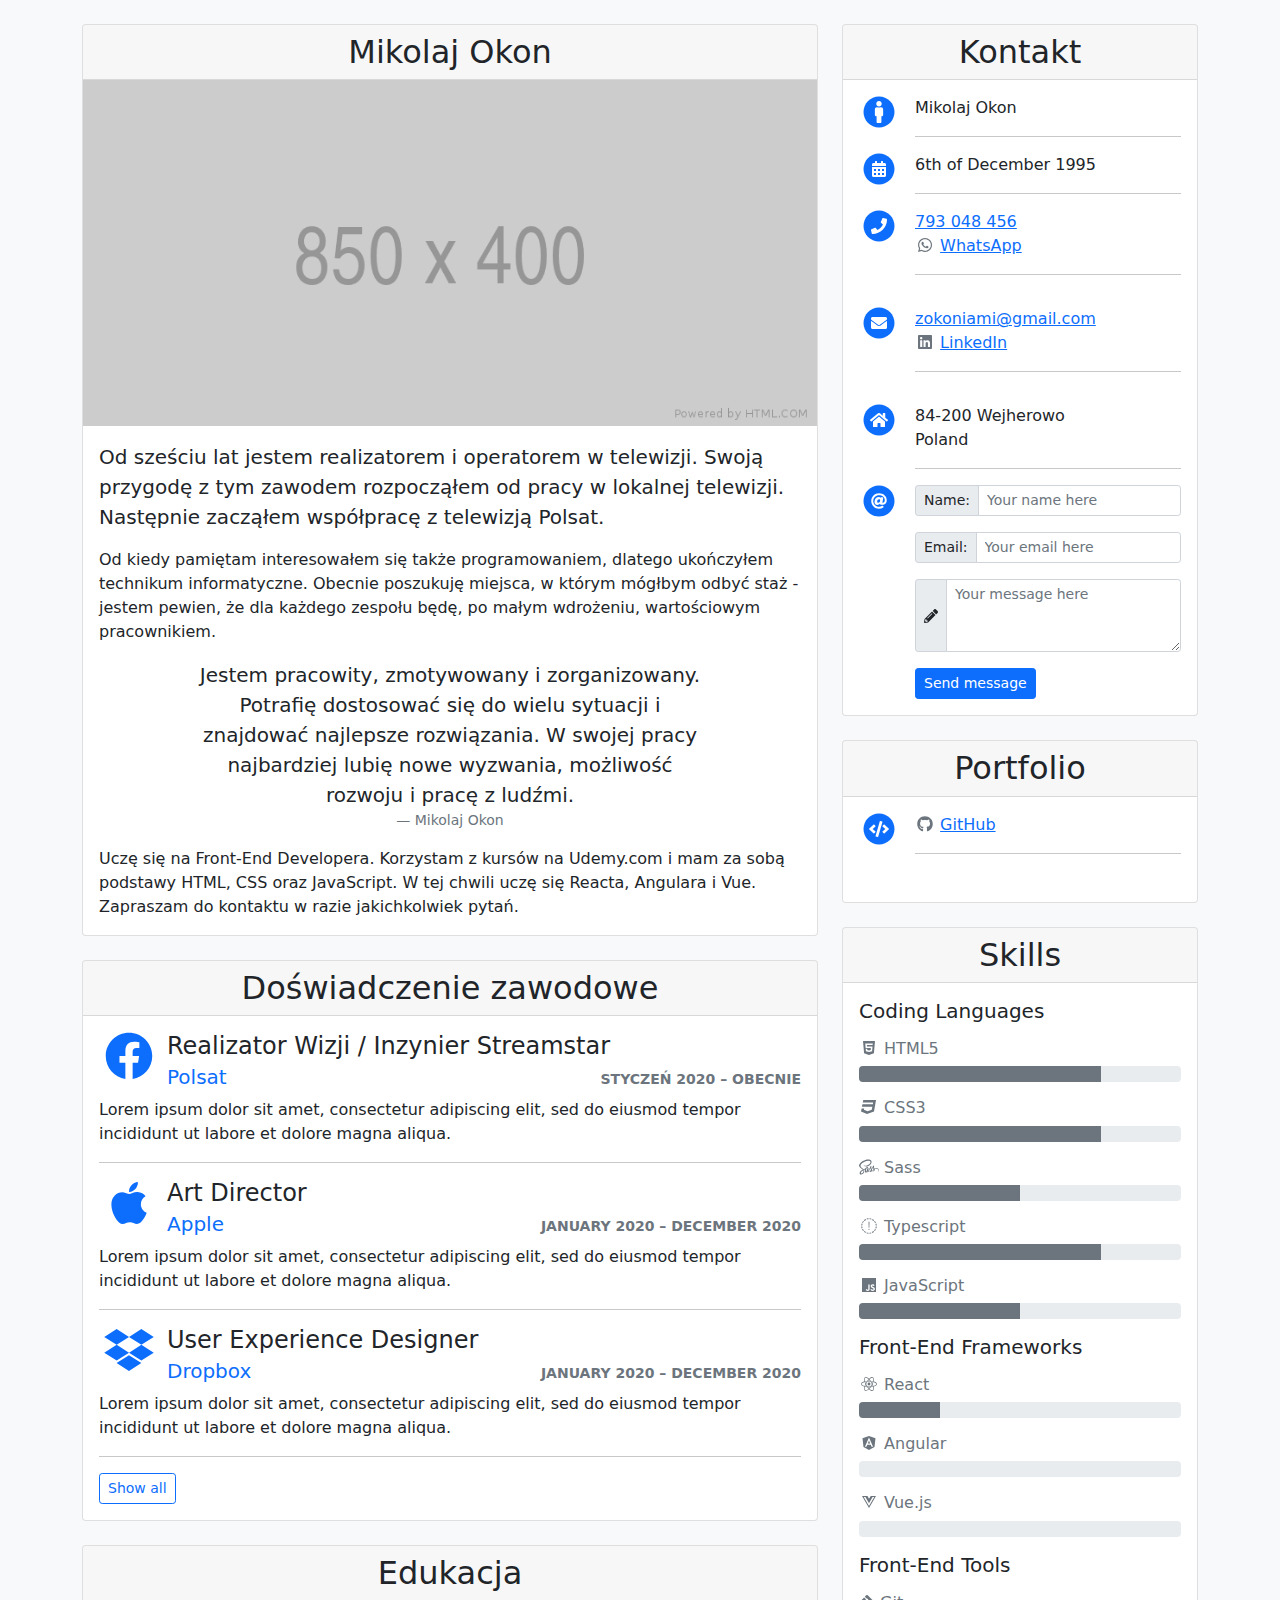
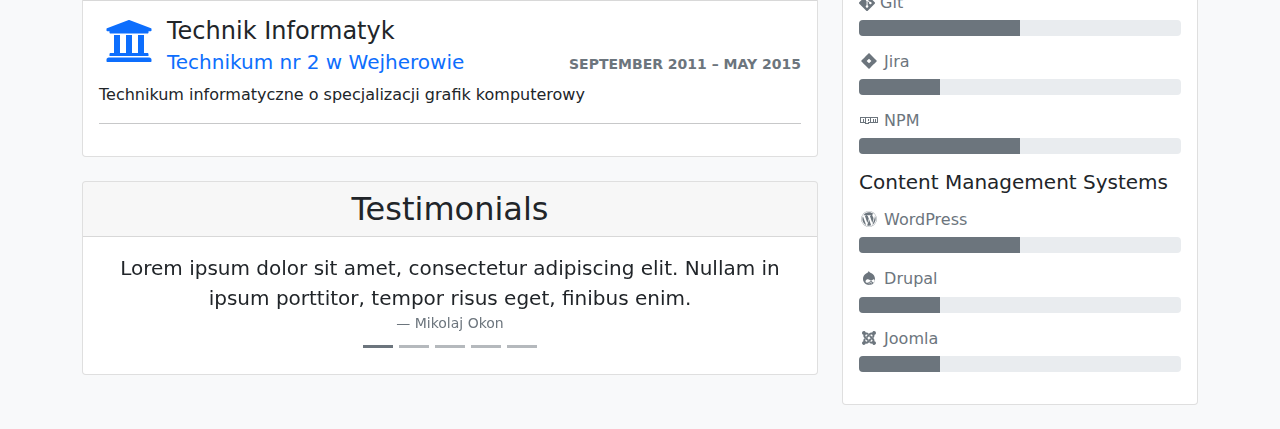
==== Finished project/index.html @ 7bfcea43 "some changes in portfolio page, almost done" ====
<!DOCTYPE html>
<html>
	<head>
		<meta charset="utf-8">
		<meta name="viewport" content="width=device-width, initial-scale=1">
		<title>Resume and CV - Mikolaj Okon</title>
		<link rel="stylesheet" href="css/bootstrap.min.css">
		<script defer src="js/fontawesome-all.min.js"></script>
	</head>
	<body class="bg-light">
		<div class="container mt-4">
			<div class="row">
				<div class="col-12 col-lg-8">
					<div class="card mb-4">
						<h2 class="card-header text-center">Mikolaj Okon</h2>
						<img src="img/850x400.png" alt="Portrait of Mikolaj Okon" class="w-100">
						<div class="card-body">
							<p class="card-text lead">Od sześciu lat jestem realizatorem i operatorem w telewizji. Swoją przygodę z tym zawodem rozpocząłem od pracy w lokalnej telewizji. Następnie zacząłem współpracę z telewizją Polsat. 

								
								
								
								
								</p>
							<p class="card-text">Od kiedy pamiętam interesowałem się także programowaniem, dlatego ukończyłem technikum informatyczne. Obecnie poszukuję miejsca, w którym mógłbym odbyć staż - jestem pewien, że dla każdego zespołu będę, po małym wdrożeniu, wartościowym pracownikiem.</p>
							<figure class="w-75 mx-auto text-center">
								<blockquote class="blockquote">
									<p>Jestem pracowity, zmotywowany i zorganizowany. Potrafię dostosować się do wielu sytuacji i znajdować najlepsze rozwiązania. W swojej pracy najbardziej lubię nowe wyzwania, możliwość rozwoju i pracę z ludźmi.</p>
								</blockquote>
								<figcaption class="blockquote-footer">Mikolaj Okon</figcaption>
							</figure>
							<p class="card-text">Uczę się na Front-End Developera. Korzystam z kursów na Udemy.com i mam za sobą podstawy HTML, CSS oraz JavaScript. W tej chwili uczę się Reacta, Angulara i Vue. 
								
								Zapraszam do kontaktu w razie jakichkolwiek pytań.</p>
						</div>
					</div>
					<div class="card mb-4">
						<h2 class="card-header text-center">Doświadczenie zawodowe</h2>
						<div class="card-body">
							<div class="d-flex align-items-start mb-2">
								<i class="fab fa-facebook fa-fw fa-3x text-primary me-2"></i>
								<div class="flex-grow-1">
									<h3 class="h4 mb-1">Realizator Wizji / Inzynier Streamstar</h3>
									<div class="d-sm-flex justify-content-sm-between align-items-sm-baseline">
										<h5 class="mb-0"><a href="#0" class="text-decoration-none">Polsat</a></h5>
										<small class="text-uppercase fw-bold text-muted"><time datetime="2021-01">Styczeń 2020</time> &ndash; <time datetime="2022-12">obecnie</time></small>
									</div>
								</div>
							</div>
							<p class="card-text">Lorem ipsum dolor sit amet, consectetur adipiscing elit, sed do eiusmod tempor incididunt ut labore et dolore magna aliqua.</p>
							<hr>
							<div class="d-flex align-items-start mb-2">
								<i class="fab fa-apple fa-fw fa-3x text-primary me-2"></i>
								<div class="flex-grow-1">
									<h3 class="h4 mb-1">Art Director</h3>
									<div class="d-sm-flex justify-content-sm-between align-items-sm-baseline">
										<h5 class="mb-0"><a href="#0" class="text-decoration-none">Apple</a></h5>
										<small class="text-uppercase fw-bold text-muted"><time datetime="2020-01">January 2020</time> &ndash; <time datetime="2020-12">December 2020</time></small>
									</div>
								</div>
							</div>
							<p class="card-text">Lorem ipsum dolor sit amet, consectetur adipiscing elit, sed do eiusmod tempor incididunt ut labore et dolore magna aliqua.</p>
							<hr>
							<div class="d-flex align-items-start mb-2">
								<i class="fab fa-dropbox fa-fw fa-3x text-primary me-2"></i>
								<div class="flex-grow-1">
									<h3 class="h4 mb-1">User Experience Designer</h3>
									<div class="d-sm-flex justify-content-sm-between align-items-sm-baseline">
										<h5 class="mb-0"><a href="#0" class="text-decoration-none">Dropbox</a></h5>
										<small class="text-uppercase fw-bold text-muted"><time datetime="2020-01">January 2020</time> &ndash; <time datetime="2020-12">December 2020</time></small>
									</div>
								</div>
							</div>
							<p class="card-text">Lorem ipsum dolor sit amet, consectetur adipiscing elit, sed do eiusmod tempor incididunt ut labore et dolore magna aliqua.</p>
							<hr>
							<div class="collapse" id="collapse-work">
								<div class="d-flex align-items-start mb-2">
									<i class="fab fa-medium fa-fw fa-3x text-primary me-2"></i>
									<div class="flex-grow-1">
										<h3 class="h4 mb-1">Copywriter</h3>
										<div class="d-sm-flex justify-content-sm-between align-items-sm-baseline">
											<h5 class="mb-0"><a href="#0" class="text-decoration-none">Medium</a></h5>
											<small class="text-uppercase fw-bold text-muted"><time datetime="2020-01">January 2020</time> &ndash; <time datetime="2020-12">December 2020</time></small>
										</div>
									</div>
								</div>
								<p class="card-text">Lorem ipsum dolor sit amet, consectetur adipiscing elit, sed do eiusmod tempor incididunt ut labore et dolore magna aliqua.</p>
								<hr>
								<div class="d-flex align-items-start mb-2">
									<i class="fab fa-google fa-fw fa-3x text-primary me-2"></i>
									<div class="flex-grow-1">
										<h3 class="h4 mb-1">Search Engine Consultant</h3>
										<div class="d-sm-flex justify-content-sm-between align-items-sm-baseline">
											<h5 class="mb-0"><a href="#0" class="text-decoration-none">Google</a></h5>
											<small class="text-uppercase fw-bold text-muted"><time datetime="2020-01">January 2020</time> &ndash; <time datetime="2020-12">December 2020</time></small>
										</div>
									</div>
								</div>
								<p class="card-text">Lorem ipsum dolor sit amet, consectetur adipiscing elit, sed do eiusmod tempor incididunt ut labore et dolore magna aliqua.</p>
								<hr>
								<div class="d-flex align-items-start mb-2">
									<i class="fab fa-uber fa-fw fa-3x text-primary me-2"></i>
									<div class="flex-grow-1">
										<h3 class="h4 mb-1">AI Engineer</h3>
										<div class="d-sm-flex justify-content-sm-between align-items-sm-baseline">
											<h5 class="mb-0"><a href="#0" class="text-decoration-none">Uber</a></h5>
											<small class="text-uppercase fw-bold text-muted"><time datetime="2020-01">January 2020</time> &ndash; <time datetime="2020-12">December 2020</time></small>
										</div>
									</div>
								</div>
								<p class="card-text">Lorem ipsum dolor sit amet, consectetur adipiscing elit, sed do eiusmod tempor incididunt ut labore et dolore magna aliqua.</p>
								<hr>
							</div>
							<button type="button" class="btn btn-sm btn-outline-primary" data-bs-toggle="collapse" data-bs-target="#collapse-work" aria-expanded="false" aria-controls="collapse-work">Show all</button>
						</div>
					</div>
					<div class="card mb-4">
						<h2 class="card-header text-center">Edukacja</h2>
						<div class="card-body">
							<div class="d-flex align-items-start mb-2">
								<i class="fas fa-university fa-3x fa-fw text-primary me-2"></i>
								<div class="flex-grow-1">
									<h3 class="h4 mb-1">Technik Informatyk</h3>
									<div class="d-sm-flex justify-content-sm-between align-items-sm-baseline">
										<h5 class="mb-0"><a href="#0" class="text-decoration-none">Technikum nr 2 w Wejherowie</a></h5> <small class="text-uppercase fw-bold text-muted"><time datetime="2020-01">September 2011</time> &ndash; <time datetime="2020-12">May 2015</time></small>
									</div>
								</div>
							</div>
							<p class="card-text">Technikum informatyczne o specjalizacji grafik komputerowy</p>
							<hr>
							<!-- <div class="d-flex align-items-start mb-2">
								<i class="fas fa-university fa-3x fa-fw text-primary me-2"></i>
								<div class="flex-grow-1">
									<h3 class="h4 mb-1">Master in Interaction Design</h3>
									<div class="d-sm-flex justify-content-sm-between align-items-sm-baseline">
										<h5 class="mb-0"><a href="#0" class="text-decoration-none">Harvard University</a></h5>
										<small class="text-uppercase fw-bold text-muted"><time datetime="2020-01">January 2020</time> &ndash; <time datetime="2020-12">December 2020</time></small>
									</div>
								</div>
							</div>
							<p class="card-text">Lorem ipsum dolor sit amet, consectetur adipiscing elit, sed do eiusmod tempor incididunt ut labore et dolore magna aliqua.</p>
							<hr>
							<div class="d-flex align-items-start mb-2">
								<i class="fas fa-university fa-3x fa-fw text-primary me-2"></i>
								<div class="flex-grow-1">
									<h3 class="h4 mb-1">Bachelor in Digital Culture</h3>
									<div class="d-sm-flex justify-content-sm-between align-items-sm-baseline">
										<h5 class="mb-0"><a href="#0" class="text-decoration-none">Berkeley University</a></h5>
										<small class="text-uppercase fw-bold text-muted"><time datetime="2020-01">January 2020</time> &ndash; <time datetime="2020-12">December 2020</time></small>
									</div>
								</div>
							</div>
							<p class="card-text">Lorem ipsum dolor sit amet, consectetur adipiscing elit, sed do eiusmod tempor incididunt ut labore et dolore magna aliqua.</p>
							<hr>
							<div class="collapse" id="collapse-education">
								<div class="d-flex align-items-start mb-2">
									<i class="fas fa-graduation-cap fa-3x fa-fw text-primary me-2"></i>
									<div class="flex-grow-1">
										<h3 class="h4 mb-1">Information Technology</h3>
										<div class="d-sm-flex justify-content-sm-between align-items-sm-baseline">
											<h5 class="mb-0"><a href="#0" class="text-decoration-none">New York College</a></h5>
											<small class="text-uppercase fw-bold text-muted"><time datetime="2020-01">January 2020</time> &ndash; <time datetime="2020-12">December 2020</time></small>
										</div>
									</div>
								</div>
								<p class="card-text">Lorem ipsum dolor sit amet, consectetur adipiscing elit, sed do eiusmod tempor incididunt ut labore et dolore magna aliqua.</p>
								<hr>
								<div class="d-flex align-items-start mb-2">
									<i class="fas fa-graduation-cap fa-3x fa-fw text-primary me-2"></i>
									<div class="flex-grow-1">
										<h3 class="h4 mb-1">Science and Technology</h3>
										<div class="d-sm-flex justify-content-sm-between align-items-sm-baseline">
											<h5 class="mb-0"><a href="#0" class="text-decoration-none">New York High School</a></h5>
											<small class="text-uppercase fw-bold text-muted"><time datetime="2020-01">January 2020</time> &ndash; <time datetime="2020-12">December 2020</time></small>
										</div>
									</div>
								</div>
								<p class="card-text">Lorem ipsum dolor sit amet, consectetur adipiscing elit, sed do eiusmod tempor incididunt ut labore et dolore magna aliqua.</p>
								<hr>
							</div>
							<button type="button" class="btn btn-sm btn-outline-primary" data-bs-toggle="collapse" data-bs-target="#collapse-education" aria-expanded="false" aria-controls="collapse-education">Show all</button> -->
						</div>
					</div>
					<div class="card mb-4">
						<h2 class="card-header text-center">Testimonials</h2>
						<div class="card-body">
							<div id="carousel" class="carousel slide" data-bs-ride="false">
								<div class="carousel-indicators mb-0">
									<button type="button" data-bs-target="#carousel" data-bs-slide-to="0" aria-label="Slide 1"  class="active bg-secondary"></button>
									<button type="button" data-bs-target="#carousel" data-bs-slide-to="1" aria-label="Slide 2" class="bg-secondary"></button>
									<button type="button" data-bs-target="#carousel" data-bs-slide-to="2" aria-label="Slide 3" class="bg-secondary"></button>
									<button type="button" data-bs-target="#carousel" data-bs-slide-to="3" aria-label="Slide 4" class="bg-secondary"></button>
									<button type="button" data-bs-target="#carousel" data-bs-slide-to="4" aria-label="Slide 5" class="bg-secondary"></button>
								</div>
								<div class="carousel-inner">
									<div class="carousel-item active">
										<figure class="text-center mb-4">
											<blockquote class="blockquote">
												<p>Lorem ipsum dolor sit amet, consectetur adipiscing elit. Nullam in ipsum porttitor, tempor risus eget, finibus enim.</p>
											</blockquote>
											<figcaption class="blockquote-footer">Mikolaj Okon</figcaption>
										</figure>
									</div>
									<div class="carousel-item">
										<figure class="text-center mb-4">
											<blockquote class="blockquote">
												<p>Lorem ipsum dolor sit amet, consectetur adipiscing elit. Nullam in ipsum porttitor, tempor risus eget, finibus enim. Morbi porta ligula elit, at eleifend tellus tincidunt sit amet. Nunc ex ligula, rutrum vel lorem vel, auctor placerat mi.</p>
											</blockquote>
											<figcaption class="blockquote-footer">Mikolaj Okon</figcaption>
										</figure>
									</div>
									<div class="carousel-item">
										<figure class="text-center mb-4">
											<blockquote class="blockquote">
												<p>Lorem ipsum dolor sit amet, consectetur adipiscing elit. Nullam in ipsum porttitor, tempor risus eget, finibus enim. Morbi porta ligula elit, at eleifend tellus tincidunt sit amet. Nunc ex ligula, rutrum vel lorem vel, auctor placerat mi. Duis sed ante ultrices, viverra elit eu, ultricies sem. Donec quis porta sapien. Cras at lacus purus.</p>
											</blockquote>
											<figcaption class="blockquote-footer">Mikolaj Okon</figcaption>
										</figure>
									</div>
									<div class="carousel-item">
										<figure class="text-center mb-4">
											<blockquote class="blockquote">
												<p>Lorem ipsum dolor sit amet, consectetur adipiscing elit. Nullam in ipsum porttitor, tempor risus eget, finibus enim. Morbi porta ligula elit, at eleifend tellus tincidunt sit amet. Nunc ex ligula, rutrum vel lorem vel, auctor placerat mi.</p>
											</blockquote>
											<figcaption class="blockquote-footer">Mikolaj Okon</figcaption>
										</figure>
									</div>
									<div class="carousel-item">
										<figure class="text-center mb-4">
											<blockquote class="blockquote">
												<p>Lorem ipsum dolor sit amet, consectetur adipiscing elit. Nullam in ipsum porttitor, tempor risus eget, finibus enim.</p>
											</blockquote>
											<figcaption class="blockquote-footer">Mikolaj Okon</figcaption>
										</figure>
									</div>
								</div>
							</div>
						</div>
					</div>
				</div>
				<div class="col-12 col-lg-4">
					<div class="card mb-4">
						<h2 class="card-header text-center">Kontakt</h2>
						<div class="card-body">
							<div class="d-flex align-items-start">
								<div class="fa-layers fa-fw fa-2x me-3">
									<i class="fas fa-circle text-primary"></i>
									<i class="fas fa-male text-white" data-fa-transform="shrink-5"></i>
								</div>
								<div class="flex-grow-1">
									Mikolaj Okon
									<hr>
								</div>
							</div>
							<div class="d-flex align-items-start">
								<div class="fa-layers fa-fw fa-2x me-3">
									<i class="fas fa-circle text-primary"></i>
									<i class="fas fa-calendar-alt text-white" data-fa-transform="shrink-8"></i>
								</div>
								<div class="flex-grow-1">
									<time datetime="1990-01-01">6th of December 1995</time>
									<hr>
								</div>
							</div>
							<div class="d-flex align-items-start">
								<div class="fa-layers fa-fw fa-2x me-3">
									<i class="fas fa-circle text-primary"></i>
									<i class="fas fa-phone text-white" data-fa-transform="shrink-8"></i>
								</div>
								<ul class="flex-grow-1 list-unstyled">
									<li><a href="tel:+1234567890">793 048 456</a></li>
									<!-- <li><i class="fab fa-fw fa-skype text-muted"></i> <a href="#0">Skype_User</a></li> -->
									<li><i class="fab fa-fw fa-whatsapp text-muted"></i> <a href="https://wa.me/+48793048456">WhatsApp</a></li>
									<li><hr></li>
								</ul>
							</div>
							<div class="d-flex align-items-start">
								<div class="fa-layers fa-fw fa-2x me-3">
									<i class="fas fa-circle text-primary"></i>
									<i class="fas fa-envelope text-white" data-fa-transform="shrink-8"></i>
								</div>
								<ul class="flex-grow-1 list-unstyled">
									<li><a href="mailto:zokoniami@gmail.com">zokoniami@gmail.com</a></li>
									<li><i class="fab fa-fw fa-linkedin text-muted"></i> <a href="https://www.linkedin.com/in/mikolaj-okon/">LinkedIn</a></li>
									<li><hr></li>
								</ul>
							</div>
							<div class="d-flex align-items-start">
								<div class="fa-layers fa-fw fa-2x me-3">
									<i class="fas fa-circle text-primary"></i>
									<i class="fas fa-home text-white" data-fa-transform="shrink-8"></i>
								</div>
								<div class="flex-grow-1">
									<address class="mb-0">
										84-200 Wejherowo<br>
										Poland
									</address>
									<hr>
								</div>
							</div>
							<div class="d-flex align-items-start">
								<div class="fa-layers fa-fw fa-2x me-3">
									<i class="fas fa-circle text-primary"></i>
									<i class="fas fa-at text-white" data-fa-transform="shrink-8"></i>
								</div>
								<div class="flex-grow-1">
									<form>
										<div class="mb-3">
											<div class="input-group input-group-sm">
												<span class="input-group-text" id="name">Name:</span>
												<input type="text" class="form-control" name="name" placeholder="Your name here" aria-label="Your name" aria-describedby="name">
											</div>
										</div>
										<div class="mb-3">
											<div class="input-group input-group-sm">
												<span class="input-group-text" id="email">Email:</span>
												<input type="email" class="form-control" name="email" placeholder="Your email here" aria-label="Your email" aria-describedby="email">
											</div>
										</div>
										<div class="mb-3">
											<div class="input-group input-group-sm">
												<span class="input-group-text" id="message"><i class="fas fa-pencil-alt"></i></span>
												<textarea class="form-control" name="message" placeholder="Your message here" aria-label="Your message" aria-describedby="message" rows="3"></textarea>
											</div>
										</div>
										<button type="submit" class="btn btn-sm btn-primary">Send message</button>
									</form>
								</div>
							</div>
						</div>
					</div>
					<div class="card mb-4">
						<h2 class="card-header text-center">Portfolio</h2>
						<div class="card-body">
							<div class="d-flex align-items-start">
								<div class="fa-layers fa-fw fa-2x me-3">
									<i class="fas fa-circle text-primary"></i>
									<i class="fas fa-code text-white" data-fa-transform="shrink-8"></i>
								</div>
								<ul class="flex-grow-1 list-unstyled">
									<li><i class="fab fa-fw fa-github text-muted"></i> <a href="https://github.com/mikolajokon">GitHub</a></li>
									<!-- <li><i class="fab fa-fw fa-codepen text-muted"></i> <a href="#0">CodePen</a></li>
									<li><i class="fab fa-fw fa-stack-overflow text-muted"></i> <a href="#0">Stack Overflow</a></li> -->
									<li><hr></li>
								</ul>
							</div>
							<!-- <div class="d-flex align-items-start">
								<div class="fa-layers fa-fw fa-2x me-3">
									<i class="fas fa-circle text-primary"></i>
									<i class="fas fa-paint-brush text-white" data-fa-transform="shrink-8"></i>
								</div>
								<ul class="flex-grow-1 list-unstyled">
									<li><i class="fab fa-fw fa-behance text-muted"></i> <a href="#0">Behance</a></li>
									<li><i class="fab fa-fw fa-dribbble text-muted"></i> <a href="#0">Dribbble</a></li>
									<li><hr></li>
								</ul>
							</div> -->
							<!-- <div class="d-flex align-items-start">
								<div class="fa-layers fa-fw fa-2x me-3">
									<i class="fas fa-circle text-primary"></i>
									<i class="fas fa-images text-white" data-fa-transform="shrink-8"></i>
								</div>
								<ul class="flex-grow-1 list-unstyled">
									<li><i class="fab fa-fw fa-flickr text-muted"></i> <a href="#0">Flickr</a></li>
									<li><i class="fab fa-fw fa-instagram text-muted"></i> <a href="#0">Instagram</a></li>
									<li><hr></li>
								</ul>
							</div>
							<div class="d-flex align-items-start">
								<div class="fa-layers fa-fw fa-2x me-3">
									<i class="fas fa-circle text-primary"></i>
									<i class="fas fa-video text-white" data-fa-transform="shrink-8"></i>
								</div>
								<ul class="flex-grow-1 list-unstyled">
									<li><i class="fab fa-fw fa-youtube text-muted"></i> <a href="#0">YouTube</a></li>
									<li><i class="fab fa-fw fa-vimeo text-muted"></i> <a href="#0">Vimeo</a></li>
								</ul>
							</div> -->
						</div>
					</div>
					<div class="card mb-4">
						<h2 class="card-header text-center">Skills</h2>
						<div class="card-body">
							<div class="mb-3">
								<h3 class="h5 mb-3">Coding Languages</h3>
								<h4 class="h6 text-muted"><i class="fab fa-fw fa-html5"></i> HTML5</h4>
								<div class="progress mb-3">
									<div class="progress-bar bg-secondary w-75" role="progressbar" aria-valuenow="75" aria-valuemin="0" aria-valuemax="100"></div>
								</div>
								<h4 class="h6 text-muted"><i class="fab fa-fw fa-css3"></i> CSS3</h4>
								<div class="progress mb-3">
									<div class="progress-bar bg-secondary w-75" role="progressbar" aria-valuenow="75" aria-valuemin="0" aria-valuemax="100"></div>
								</div>
								<h4 class="h6 text-muted"><i class="fab fa-fw fa-sass"></i> Sass</h4>
								<div class="progress mb-3">
									<div class="progress-bar bg-secondary w-50" role="progressbar" aria-valuenow="50" aria-valuemin="0" aria-valuemax="100"></div>
								</div>
								<h4 class="h6 text-muted"><i class="fab fa-fw fa-SiTypescript"></i> Typescript</h4>
								<div class="progress mb-3">
									<div class="progress-bar bg-secondary w-75" role="progressbar" aria-valuenow="75" aria-valuemin="0" aria-valuemax="100"></div>
								</div>
								<h4 class="h6 text-muted"><i class="fab fa-fw fa-js"></i> JavaScript</h4>
								<div class="progress mb-3">
									<div class="progress-bar bg-secondary w-50" role="progressbar" aria-valuenow="50" aria-valuemin="0" aria-valuemax="100"></div>
								</div>
							</div>
							<div class="mb-3">
								<h3 class="h5 mb-3">Front-End Frameworks</h3>
								<h4 class="h6 text-muted"><i class="fab fa-fw fa-react"></i> React</h4>
								<div class="progress mb-3">
									<div class="progress-bar bg-secondary w-25" role="progressbar" aria-valuenow="25" aria-valuemin="0" aria-valuemax="100"></div>
								</div>
								<h4 class="h6 text-muted"><i class="fab fa-fw fa-angular"></i> Angular</h4>
								<div class="progress mb-3">
									<div class="progress-bar bg-secondary w-0" role="progressbar" aria-valuenow="0" aria-valuemin="0" aria-valuemax="100"></div>
								</div>
								<h4 class="h6 text-muted"><i class="fab fa-fw fa-vuejs"></i> Vue.js</h4>
								<div class="progress mb-3">
									<div class="progress-bar bg-secondary w-0" role="progressbar" aria-valuenow="0" aria-valuemin="0" aria-valuemax="100"></div>
								<!-- </div> 
								<h4 class="h6 text-muted"><i class="fab fa-fw fa-ember"></i> Ember</h4>
								<div class="progress mb-3">
									<div class="progress-bar bg-secondary w-25" role="progressbar" aria-valuenow="25" aria-valuemin="0" aria-valuemax="100"></div>
								</div> -->
							</div>
							<div class="mb-3">
								<h3 class="h5 mb-3">Front-End Tools</h3>
							
								<h4 class="h6 text-muted"><i class="bi bi-git"><svg xmlns="http://www.w3.org/2000/svg" width="16" height="16" fill="currentColor" class="bi bi-git" viewBox="0 0 16 16">
									<path d="M15.698 7.287 8.712.302a1.03 1.03 0 0 0-1.457 0l-1.45 1.45 1.84 1.84a1.223 1.223 0 0 1 1.55 1.56l1.773 1.774a1.224 1.224 0 0 1 1.267 2.025 1.226 1.226 0 0 1-2.002-1.334L8.58 5.963v4.353a1.226 1.226 0 1 1-1.008-.036V5.887a1.226 1.226 0 0 1-.666-1.608L5.093 2.465l-4.79 4.79a1.03 1.03 0 0 0 0 1.457l6.986 6.986a1.03 1.03 0 0 0 1.457 0l6.953-6.953a1.031 1.031 0 0 0 0-1.457"/>
								  </svg></i> Git</h4>
								
								
								<div class="progress mb-3">
									
									<div class="progress-bar bg-secondary w-50" role="progressbar" aria-valuenow="50" aria-valuemin="0" aria-valuemax="100"></div>
								</div>
								<h4 class="h6 text-muted"><i class="fab fa-fw fa-jira"></i> Jira</h4>
								<div class="progress mb-3">
									<div class="progress-bar bg-secondary w-25" role="progressbar" aria-valuenow="25" aria-valuemin="0" aria-valuemax="100"></div>
								</div>
								<h4 class="h6 text-muted"><i class="fab fa-fw fa-npm"></i> NPM</h4>
								<div class="progress mb-3">
									<div class="progress-bar bg-secondary w-50" role="progressbar" aria-valuenow="50" aria-valuemin="0" aria-valuemax="100"></div>
								</div>
							</div>
							<div class="mb-3">
								<h3 class="h5 mb-3">Content Management Systems</h3>
								<h4 class="h6 text-muted"><i class="fab fa-fw fa-wordpress"></i> WordPress</h4>
								<div class="progress mb-3">
									<div class="progress-bar bg-secondary w-50" role="progressbar" aria-valuenow="50" aria-valuemin="0" aria-valuemax="100"></div>
								</div>
								<h4 class="h6 text-muted"><i class="fab fa-fw fa-drupal"></i> Drupal</h4>
								<div class="progress mb-3">
									<div class="progress-bar bg-secondary w-25" role="progressbar" aria-valuenow="25" aria-valuemin="0" aria-valuemax="100"></div>
								</div>
								<h4 class="h6 text-muted"><i class="fab fa-fw fa-joomla"></i> Joomla</h4>
								<div class="progress mb-3">
									<div class="progress-bar bg-secondary w-25" role="progressbar" aria-valuenow="25" aria-valuemin="0" aria-valuemax="100"></div>
								</div>
							</div>
						</div>
					</div>
				</div>
			</div>
		</div>
		<script src="js/bootstrap.bundle.min.js"></script>
	</body>
</html>
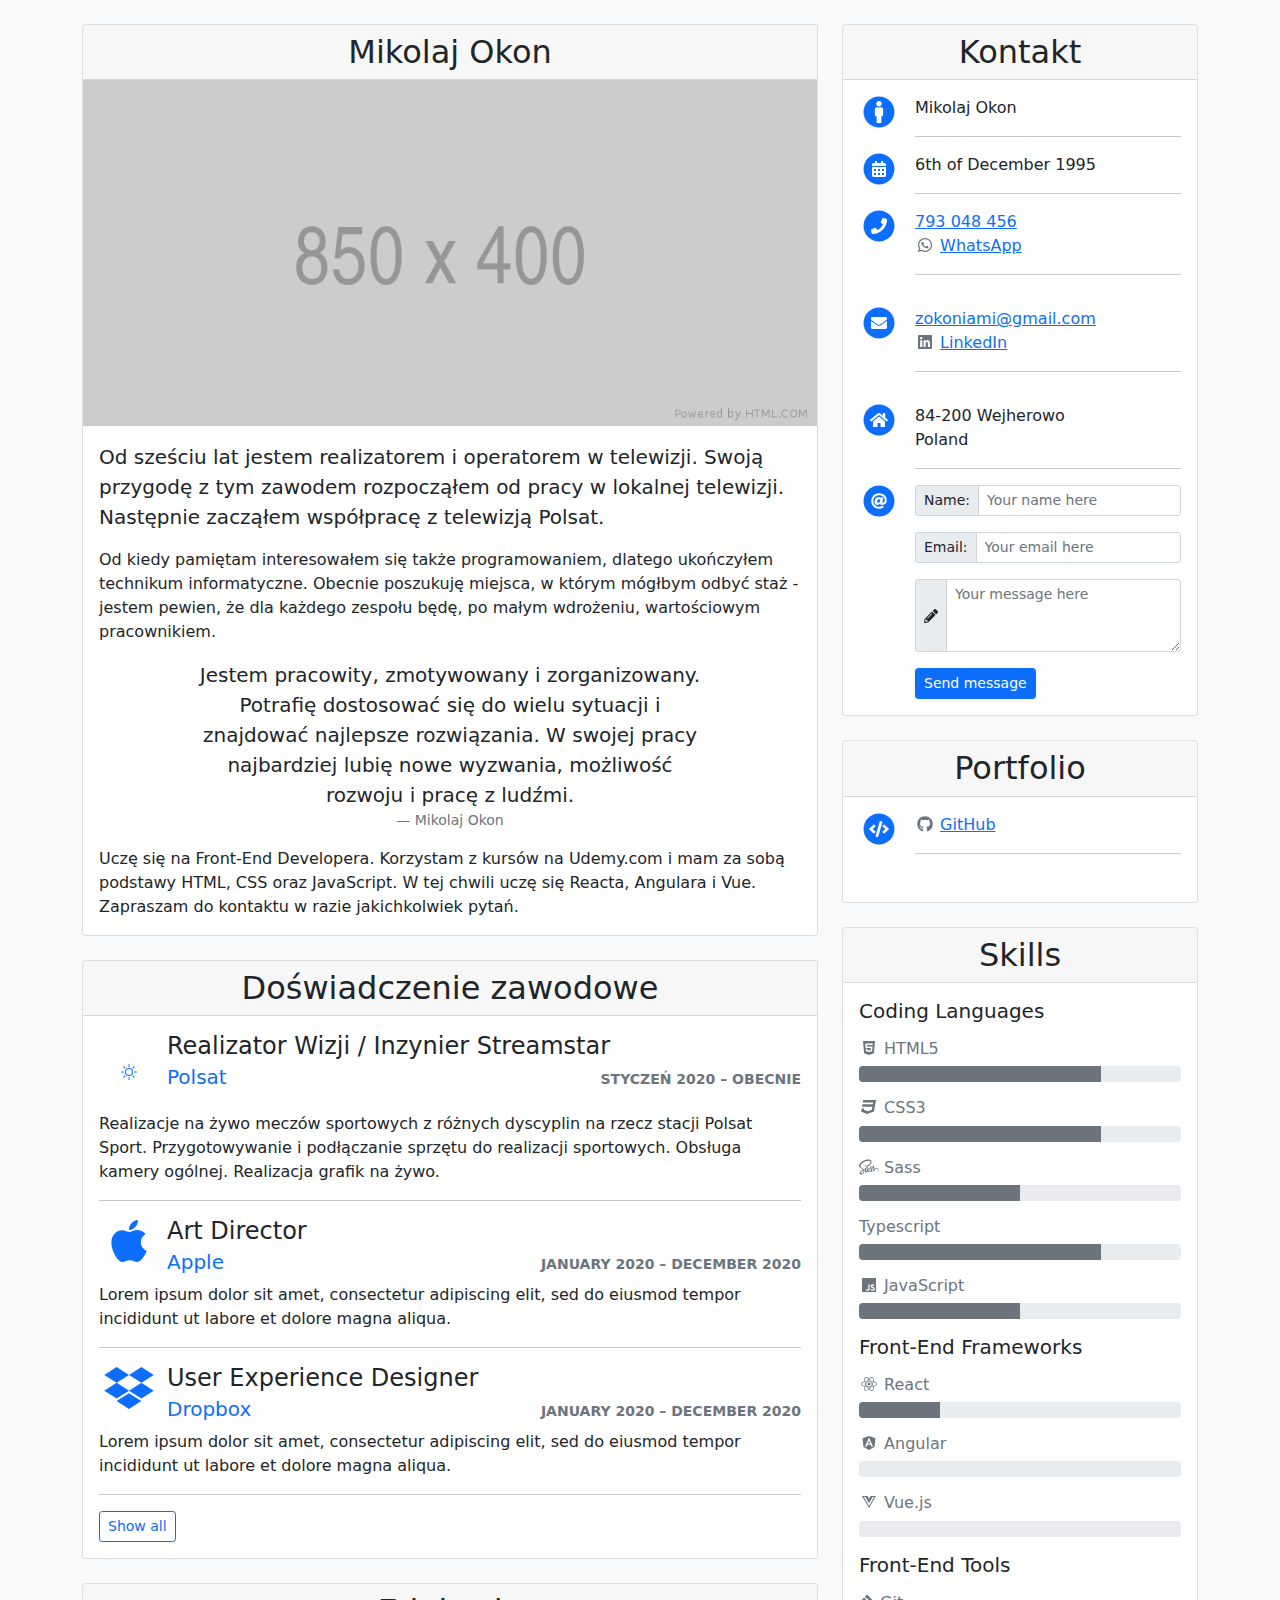
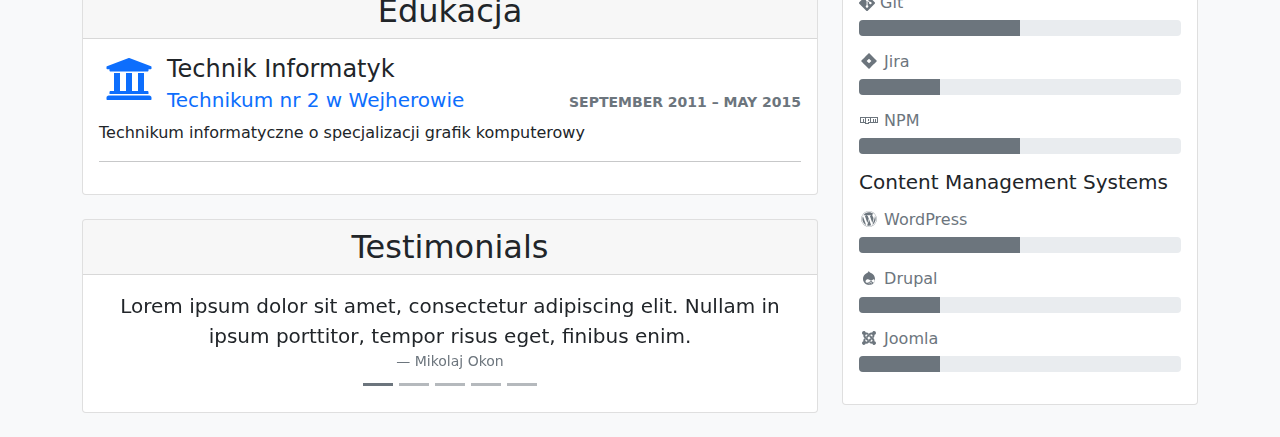
==== commit ece57fdd: "yes" ====
--- a/Finished project/index.html
+++ b/Finished project/index.html
@@ -38,7 +38,9 @@
 						<h2 class="card-header text-center">Doświadczenie zawodowe</h2>
 						<div class="card-body">
 							<div class="d-flex align-items-start mb-2">
-								<i class="fab fa-facebook fa-fw fa-3x text-primary me-2"></i>
+								<i class=" fa-fw fa-3x text-primary me-2"><svg xmlns="http://www.w3.org/2000/svg" width="16" height="16" fill="currentColor" class="bi bi-brightness-high" viewBox="0 0 16 16">
+  <path d="M8 11a3 3 0 1 1 0-6 3 3 0 0 1 0 6zm0 1a4 4 0 1 0 0-8 4 4 0 0 0 0 8zM8 0a.5.5 0 0 1 .5.5v2a.5.5 0 0 1-1 0v-2A.5.5 0 0 1 8 0zm0 13a.5.5 0 0 1 .5.5v2a.5.5 0 0 1-1 0v-2A.5.5 0 0 1 8 13zm8-5a.5.5 0 0 1-.5.5h-2a.5.5 0 0 1 0-1h2a.5.5 0 0 1 .5.5zM3 8a.5.5 0 0 1-.5.5h-2a.5.5 0 0 1 0-1h2A.5.5 0 0 1 3 8zm10.657-5.657a.5.5 0 0 1 0 .707l-1.414 1.415a.5.5 0 1 1-.707-.708l1.414-1.414a.5.5 0 0 1 .707 0zm-9.193 9.193a.5.5 0 0 1 0 .707L3.05 13.657a.5.5 0 0 1-.707-.707l1.414-1.414a.5.5 0 0 1 .707 0zm9.193 2.121a.5.5 0 0 1-.707 0l-1.414-1.414a.5.5 0 0 1 .707-.707l1.414 1.414a.5.5 0 0 1 0 .707zM4.464 4.465a.5.5 0 0 1-.707 0L2.343 3.05a.5.5 0 1 1 .707-.707l1.414 1.414a.5.5 0 0 1 0 .708z"/>
+</svg></i>
 								<div class="flex-grow-1">
 									<h3 class="h4 mb-1">Realizator Wizji / Inzynier Streamstar</h3>
 									<div class="d-sm-flex justify-content-sm-between align-items-sm-baseline">
@@ -47,7 +49,10 @@
 									</div>
 								</div>
 							</div>
-							<p class="card-text">Lorem ipsum dolor sit amet, consectetur adipiscing elit, sed do eiusmod tempor incididunt ut labore et dolore magna aliqua.</p>
+							<p class="card-text">Realizacje na żywo meczów sportowych z różnych dyscyplin na rzecz stacji Polsat Sport.
+								Przygotowywanie i podłączanie sprzętu do realizacji sportowych.
+								Obsługa kamery ogólnej.
+								Realizacja grafik na żywo.</p>
 							<hr>
 							<div class="d-flex align-items-start mb-2">
 								<i class="fab fa-apple fa-fw fa-3x text-primary me-2"></i>
@@ -395,7 +400,7 @@
 								<div class="progress mb-3">
 									<div class="progress-bar bg-secondary w-50" role="progressbar" aria-valuenow="50" aria-valuemin="0" aria-valuemax="100"></div>
 								</div>
-								<h4 class="h6 text-muted"><i class="fab fa-fw fa-SiTypescript"></i> Typescript</h4>
+								<h4 class="h6 text-muted"><i class="SiTypescript"></i> Typescript</h4>
 								<div class="progress mb-3">
 									<div class="progress-bar bg-secondary w-75" role="progressbar" aria-valuenow="75" aria-valuemin="0" aria-valuemax="100"></div>
 								</div>
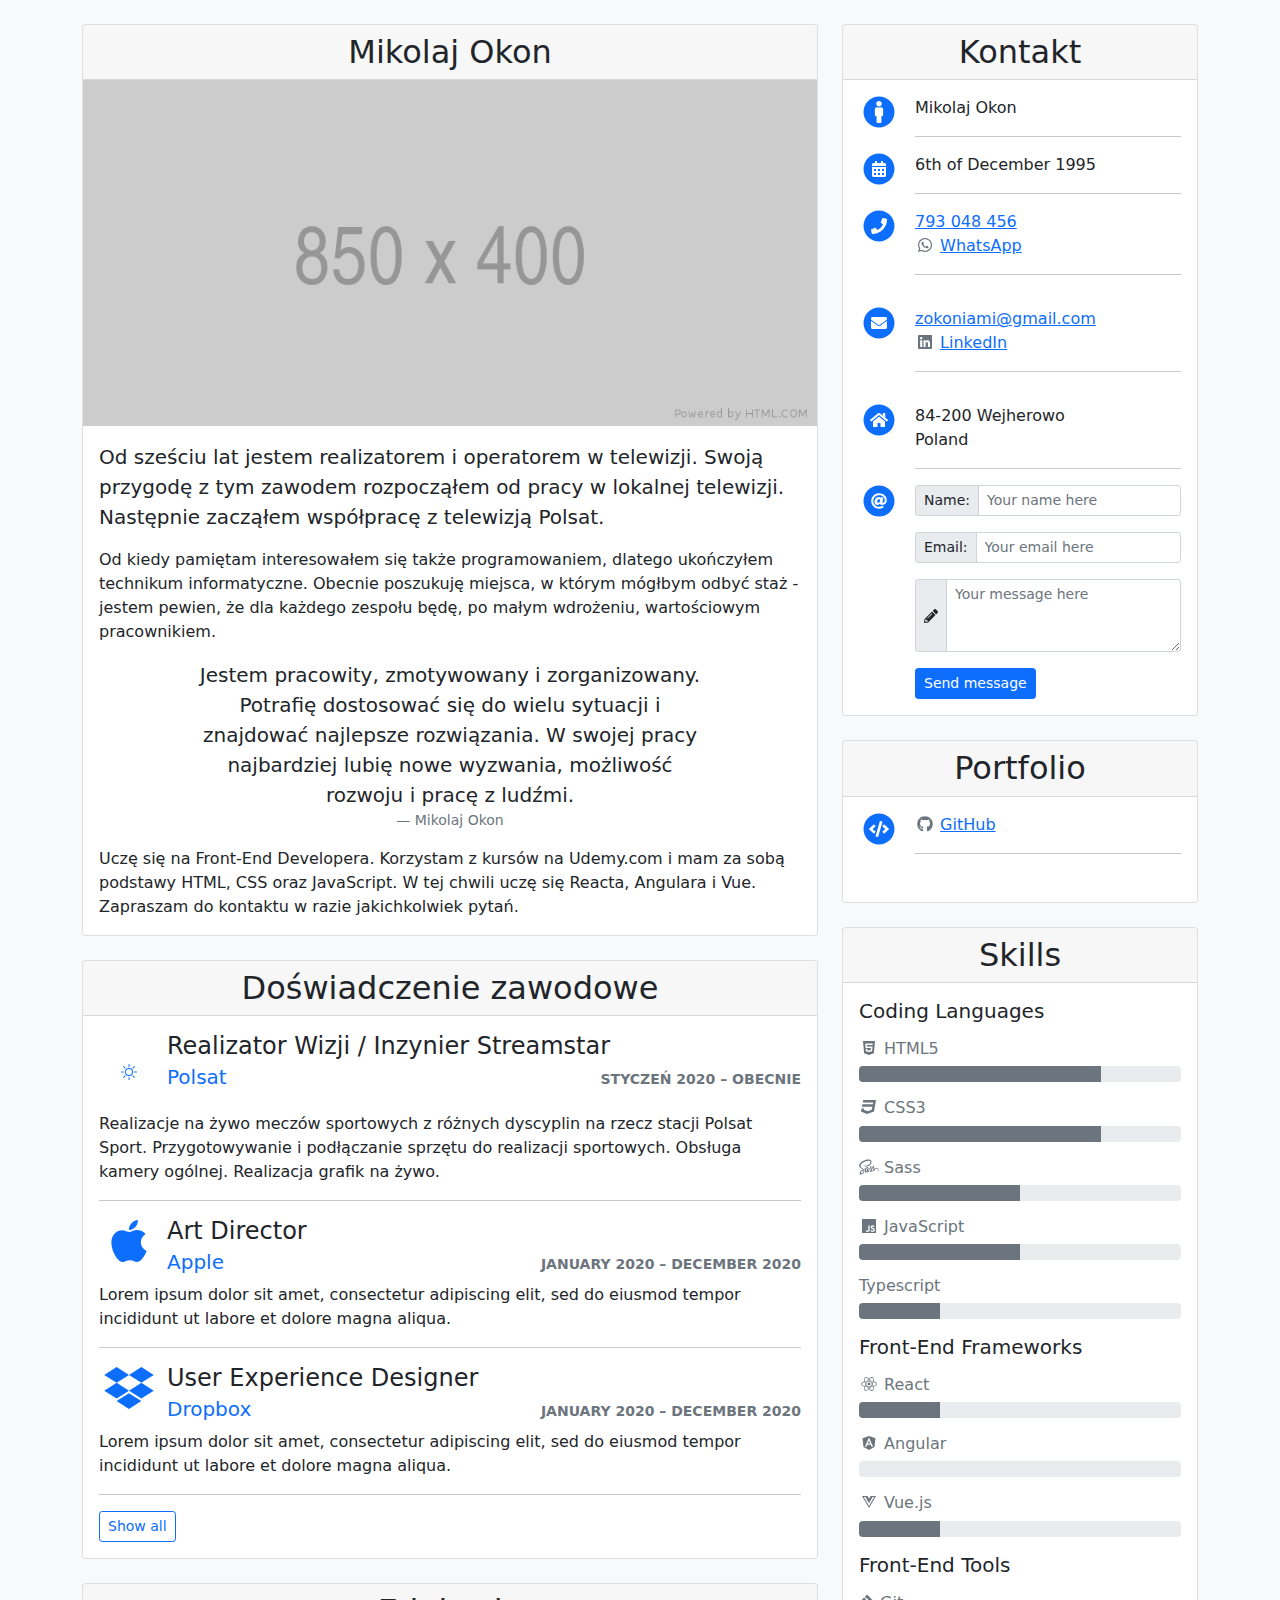
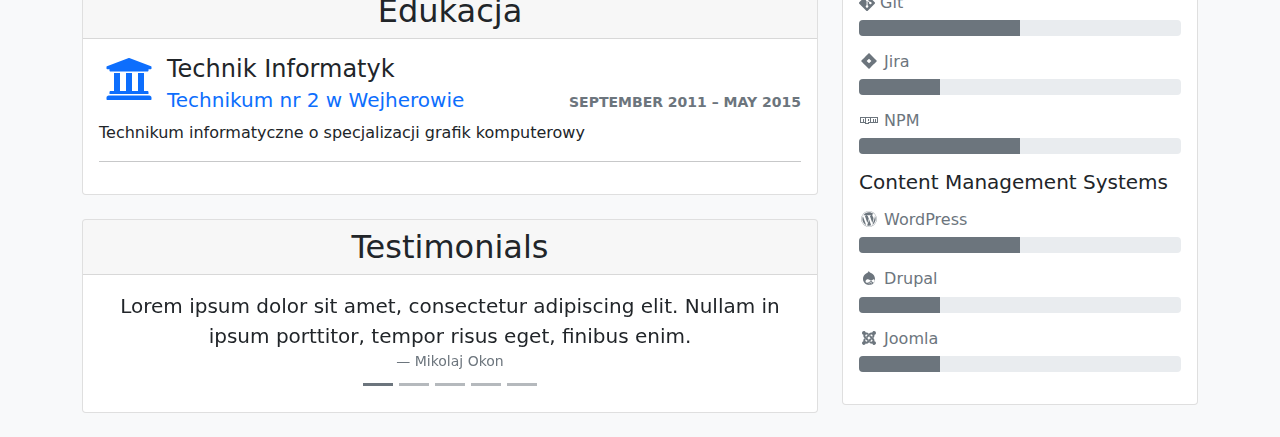
==== commit 7c88bfba: "changes" ====
--- a/Finished project/index.html
+++ b/Finished project/index.html
@@ -400,14 +400,15 @@
 								<div class="progress mb-3">
 									<div class="progress-bar bg-secondary w-50" role="progressbar" aria-valuenow="50" aria-valuemin="0" aria-valuemax="100"></div>
 								</div>
+								
+								</div>
+								<h4 class="h6 text-muted"><i class="fab fa-fw fa-js"></i> JavaScript</h4>
+								<div class="progress mb-3">
+									<div class="progress-bar bg-secondary w-50" role="progressbar" aria-valuenow="50" aria-valuemin="0" aria-valuemax="100"></div>
+								</div>
 								<h4 class="h6 text-muted"><i class="SiTypescript"></i> Typescript</h4>
 								<div class="progress mb-3">
-									<div class="progress-bar bg-secondary w-75" role="progressbar" aria-valuenow="75" aria-valuemin="0" aria-valuemax="100"></div>
-								</div>
-								<h4 class="h6 text-muted"><i class="fab fa-fw fa-js"></i> JavaScript</h4>
-								<div class="progress mb-3">
-									<div class="progress-bar bg-secondary w-50" role="progressbar" aria-valuenow="50" aria-valuemin="0" aria-valuemax="100"></div>
-								</div>
+									<div class="progress-bar bg-secondary w-25" role="progressbar" aria-valuenow="25" aria-valuemin="0" aria-valuemax="100"></div>
 							</div>
 							<div class="mb-3">
 								<h3 class="h5 mb-3">Front-End Frameworks</h3>
@@ -421,7 +422,7 @@
 								</div>
 								<h4 class="h6 text-muted"><i class="fab fa-fw fa-vuejs"></i> Vue.js</h4>
 								<div class="progress mb-3">
-									<div class="progress-bar bg-secondary w-0" role="progressbar" aria-valuenow="0" aria-valuemin="0" aria-valuemax="100"></div>
+									<div class="progress-bar bg-secondary w-25" role="progressbar" aria-valuenow="25" aria-valuemin="0" aria-valuemax="100"></div>
 								<!-- </div> 
 								<h4 class="h6 text-muted"><i class="fab fa-fw fa-ember"></i> Ember</h4>
 								<div class="progress mb-3">
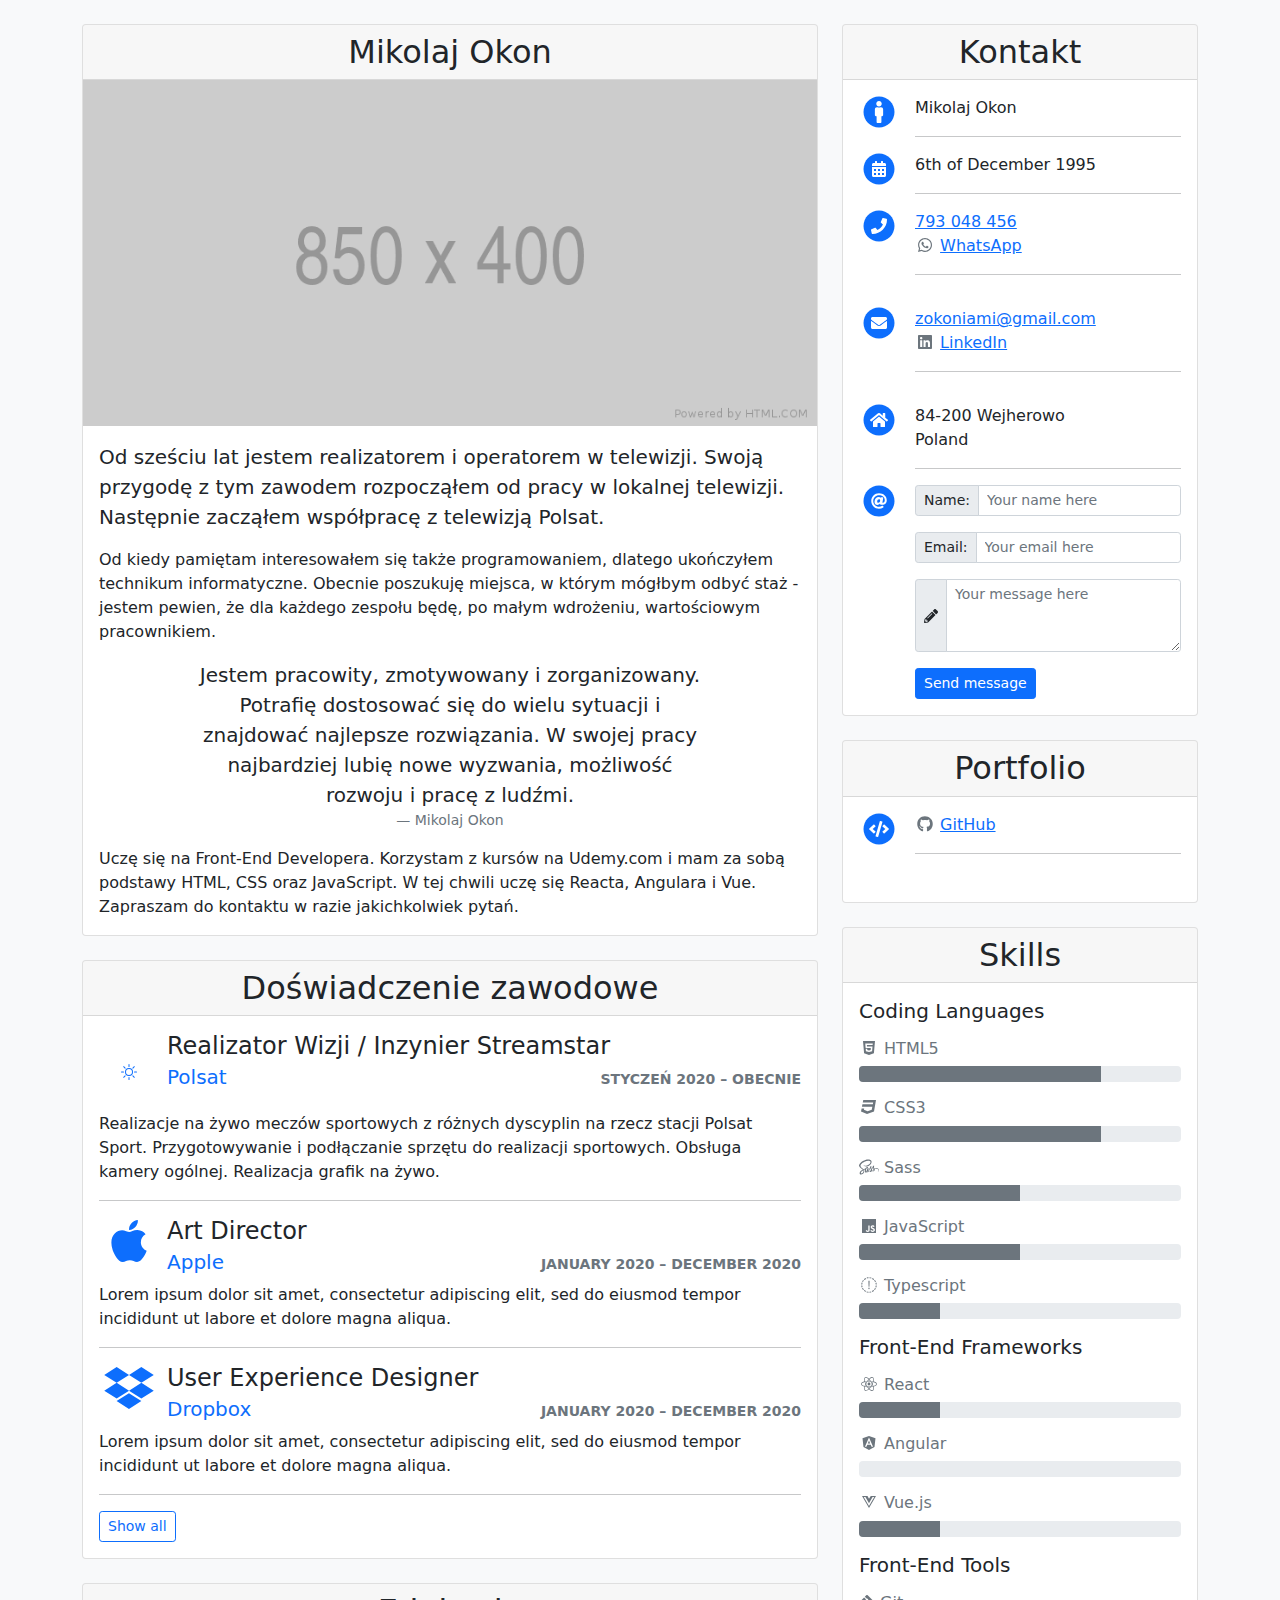
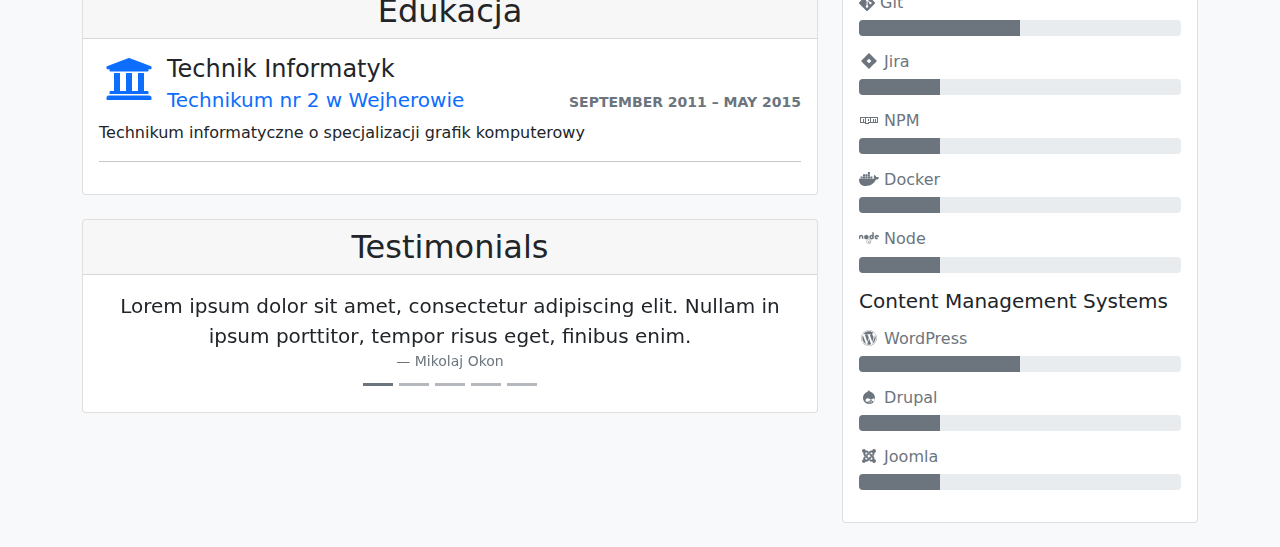
==== commit 96b19558: "commit" ====
--- a/Finished project/index.html
+++ b/Finished project/index.html
@@ -406,7 +406,7 @@
 								<div class="progress mb-3">
 									<div class="progress-bar bg-secondary w-50" role="progressbar" aria-valuenow="50" aria-valuemin="0" aria-valuemax="100"></div>
 								</div>
-								<h4 class="h6 text-muted"><i class="SiTypescript"></i> Typescript</h4>
+								<h4 class="h6 text-muted"><i class="fab fa-fw fa-ts"></i> Typescript</h4>
 								<div class="progress mb-3">
 									<div class="progress-bar bg-secondary w-25" role="progressbar" aria-valuenow="25" aria-valuemin="0" aria-valuemax="100"></div>
 							</div>
@@ -423,8 +423,8 @@
 								<h4 class="h6 text-muted"><i class="fab fa-fw fa-vuejs"></i> Vue.js</h4>
 								<div class="progress mb-3">
 									<div class="progress-bar bg-secondary w-25" role="progressbar" aria-valuenow="25" aria-valuemin="0" aria-valuemax="100"></div>
-								<!-- </div> 
-								<h4 class="h6 text-muted"><i class="fab fa-fw fa-ember"></i> Ember</h4>
+								</div> 
+								<!-- <h4 class="h6 text-muted"><i class="fab fa-fw fa-ember"></i> Node</h4>
 								<div class="progress mb-3">
 									<div class="progress-bar bg-secondary w-25" role="progressbar" aria-valuenow="25" aria-valuemin="0" aria-valuemax="100"></div>
 								</div> -->
@@ -447,7 +447,15 @@
 								</div>
 								<h4 class="h6 text-muted"><i class="fab fa-fw fa-npm"></i> NPM</h4>
 								<div class="progress mb-3">
-									<div class="progress-bar bg-secondary w-50" role="progressbar" aria-valuenow="50" aria-valuemin="0" aria-valuemax="100"></div>
+									<div class="progress-bar bg-secondary w-25" role="progressbar" aria-valuenow="25" aria-valuemin="0" aria-valuemax="100"></div>
+								</div>
+								<h4 class="h6 text-muted"><i class="fab fa-fw fa-docker"></i> Docker</h4>
+								<div class="progress mb-3">
+									<div class="progress-bar bg-secondary w-25" role="progressbar" aria-valuenow="25" aria-valuemin="0" aria-valuemax="100"></div>
+								</div>
+								<h4 class="h6 text-muted"><i class="fab fa-fw fa-node"></i> Node</h4>
+								<div class="progress mb-3">
+									<div class="progress-bar bg-secondary w-25" role="progressbar" aria-valuenow="25" aria-valuemin="0" aria-valuemax="100"></div>
 								</div>
 							</div>
 							<div class="mb-3">
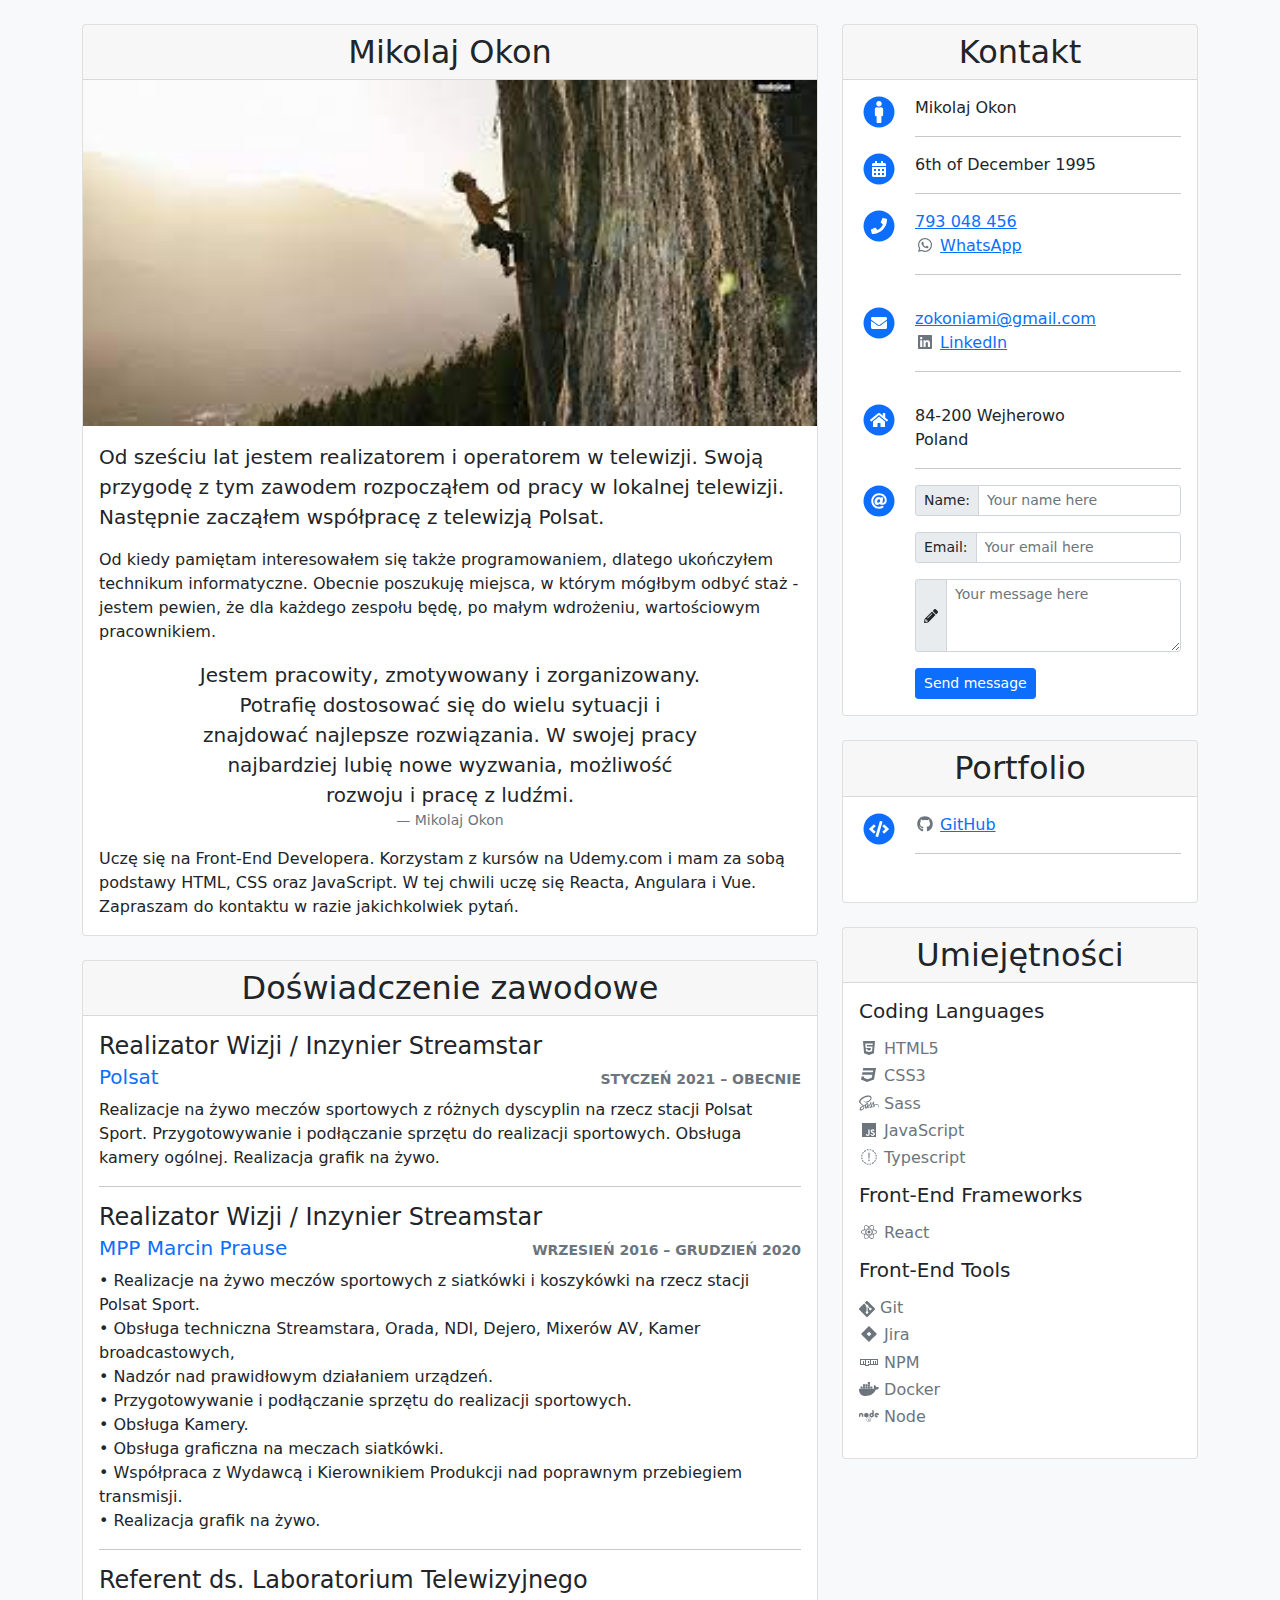
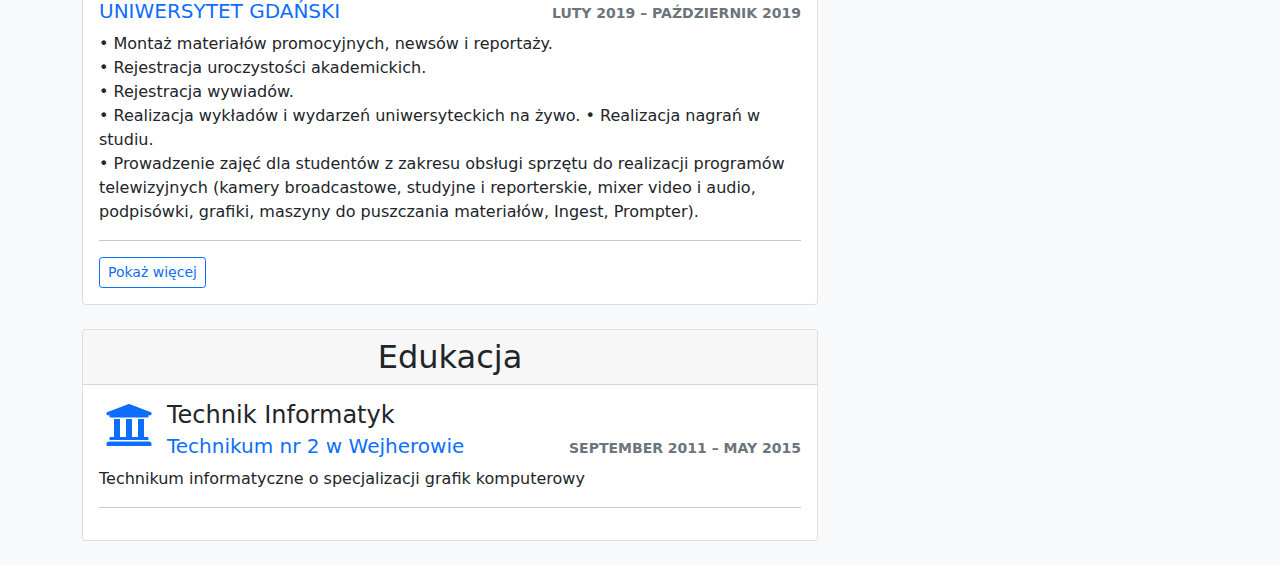
==== commit 7f35c5d3: "dodanie zdj i male poprawki" ====
--- a/Finished project/index.html
+++ b/Finished project/index.html
@@ -38,14 +38,14 @@
 						<h2 class="card-header text-center">Doświadczenie zawodowe</h2>
 						<div class="card-body">
 							<div class="d-flex align-items-start mb-2">
-								<i class=" fa-fw fa-3x text-primary me-2"><svg xmlns="http://www.w3.org/2000/svg" width="16" height="16" fill="currentColor" class="bi bi-brightness-high" viewBox="0 0 16 16">
+								<!-- <i class=" fa-fw fa-3x text-primary me-2"><svg xmlns="http://www.w3.org/2000/svg" width="16" height="16" fill="currentColor" class="bi bi-brightness-high" viewBox="0 0 16 16">
   <path d="M8 11a3 3 0 1 1 0-6 3 3 0 0 1 0 6zm0 1a4 4 0 1 0 0-8 4 4 0 0 0 0 8zM8 0a.5.5 0 0 1 .5.5v2a.5.5 0 0 1-1 0v-2A.5.5 0 0 1 8 0zm0 13a.5.5 0 0 1 .5.5v2a.5.5 0 0 1-1 0v-2A.5.5 0 0 1 8 13zm8-5a.5.5 0 0 1-.5.5h-2a.5.5 0 0 1 0-1h2a.5.5 0 0 1 .5.5zM3 8a.5.5 0 0 1-.5.5h-2a.5.5 0 0 1 0-1h2A.5.5 0 0 1 3 8zm10.657-5.657a.5.5 0 0 1 0 .707l-1.414 1.415a.5.5 0 1 1-.707-.708l1.414-1.414a.5.5 0 0 1 .707 0zm-9.193 9.193a.5.5 0 0 1 0 .707L3.05 13.657a.5.5 0 0 1-.707-.707l1.414-1.414a.5.5 0 0 1 .707 0zm9.193 2.121a.5.5 0 0 1-.707 0l-1.414-1.414a.5.5 0 0 1 .707-.707l1.414 1.414a.5.5 0 0 1 0 .707zM4.464 4.465a.5.5 0 0 1-.707 0L2.343 3.05a.5.5 0 1 1 .707-.707l1.414 1.414a.5.5 0 0 1 0 .708z"/>
-</svg></i>
+</svg></i> -->
 								<div class="flex-grow-1">
 									<h3 class="h4 mb-1">Realizator Wizji / Inzynier Streamstar</h3>
 									<div class="d-sm-flex justify-content-sm-between align-items-sm-baseline">
-										<h5 class="mb-0"><a href="#0" class="text-decoration-none">Polsat</a></h5>
-										<small class="text-uppercase fw-bold text-muted"><time datetime="2021-01">Styczeń 2020</time> &ndash; <time datetime="2022-12">obecnie</time></small>
+										<h5 class="mb-0"><a href="https://polsatboxgo.pl/wideo/sport" class="text-decoration-none">Polsat</a></h5>
+										<small class="text-uppercase fw-bold text-muted"><time datetime="2021-01">Styczeń 2021</time> &ndash; <time datetime="2022-12">obecnie</time></small>
 									</div>
 								</div>
 							</div>
@@ -55,68 +55,45 @@
 								Realizacja grafik na żywo.</p>
 							<hr>
 							<div class="d-flex align-items-start mb-2">
-								<i class="fab fa-apple fa-fw fa-3x text-primary me-2"></i>
-								<div class="flex-grow-1">
-									<h3 class="h4 mb-1">Art Director</h3>
-									<div class="d-sm-flex justify-content-sm-between align-items-sm-baseline">
-										<h5 class="mb-0"><a href="#0" class="text-decoration-none">Apple</a></h5>
-										<small class="text-uppercase fw-bold text-muted"><time datetime="2020-01">January 2020</time> &ndash; <time datetime="2020-12">December 2020</time></small>
-									</div>
-								</div>
-							</div>
-							<p class="card-text">Lorem ipsum dolor sit amet, consectetur adipiscing elit, sed do eiusmod tempor incididunt ut labore et dolore magna aliqua.</p>
+								<!-- <i class="fab fa-apple fa-fw fa-3x text-primary me-2"></i> -->
+								<div class="flex-grow-1">
+									<h3 class="h4 mb-1">Realizator Wizji / Inzynier Streamstar</h3>
+									<div class="d-sm-flex justify-content-sm-between align-items-sm-baseline">
+										<h5 class="mb-0"><a href="https://prause.pl" class="text-decoration-none">MPP Marcin Prause</a></h5>
+										<small class="text-uppercase fw-bold text-muted"><time datetime="2020-01">Wrzesień 2016</time> &ndash; <time datetime="2020-12">Grudzień 2020</time></small>
+									</div>
+								</div>
+							</div>
+							<p class="card-text">• Realizacje na żywo meczów sportowych z siatkówki i koszykówki na rzecz stacji Polsat Sport. <br>• Obsługa techniczna Streamstara, Orada, NDI, Dejero, Mixerów AV, Kamer broadcastowych, <br>• Nadzór nad prawidłowym działaniem urządzeń. <br>• Przygotowywanie i podłączanie sprzętu do realizacji sportowych. <br>• Obsługa Kamery. <br>• Obsługa graficzna na meczach siatkówki. <br>• Współpraca z Wydawcą i Kierownikiem Produkcji nad poprawnym przebiegiem transmisji. <br>• Realizacja grafik na żywo.</p>
 							<hr>
 							<div class="d-flex align-items-start mb-2">
-								<i class="fab fa-dropbox fa-fw fa-3x text-primary me-2"></i>
-								<div class="flex-grow-1">
-									<h3 class="h4 mb-1">User Experience Designer</h3>
-									<div class="d-sm-flex justify-content-sm-between align-items-sm-baseline">
-										<h5 class="mb-0"><a href="#0" class="text-decoration-none">Dropbox</a></h5>
-										<small class="text-uppercase fw-bold text-muted"><time datetime="2020-01">January 2020</time> &ndash; <time datetime="2020-12">December 2020</time></small>
-									</div>
-								</div>
-							</div>
-							<p class="card-text">Lorem ipsum dolor sit amet, consectetur adipiscing elit, sed do eiusmod tempor incididunt ut labore et dolore magna aliqua.</p>
+								<!-- <i class="fab fa-dropbox fa-fw fa-3x text-primary me-2"></i> -->
+								<div class="flex-grow-1">
+									<h3 class="h4 mb-1">Referent ds. Laboratorium Telewizyjnego</h3>
+									<div class="d-sm-flex justify-content-sm-between align-items-sm-baseline">
+										<h5 class="mb-0"><a href="https://www.youtube.com/channel/UCT33GT7flsO-3rqoeao3hzg" class="text-decoration-none">UNIWERSYTET GDAŃSKI </a></h5>
+										<small class="text-uppercase fw-bold text-muted"><time datetime="2019-02">Luty 2019</time> &ndash; <time datetime="2090-10">październik 2019</time></small>
+									</div>
+								</div>
+							</div>
+							<p class="card-text">• Montaż materiałów promocyjnych, newsów i reportaży. <br>• Rejestracja uroczystości akademickich. <br>• Rejestracja wywiadów. <br>• Realizacja wykładów i wydarzeń uniwersyteckich na żywo. • Realizacja nagrań w studiu. <br>• Prowadzenie zajęć dla studentów z zakresu obsługi sprzętu do realizacji programów telewizyjnych (kamery broadcastowe, studyjne i reporterskie, mixer video i audio, podpisówki, grafiki, maszyny do puszczania materiałów, Ingest, Prompter).</p>
 							<hr>
 							<div class="collapse" id="collapse-work">
 								<div class="d-flex align-items-start mb-2">
-									<i class="fab fa-medium fa-fw fa-3x text-primary me-2"></i>
+									<!-- <i class="fab fa-medium fa-fw fa-3x text-primary me-2"></i> -->
 									<div class="flex-grow-1">
-										<h3 class="h4 mb-1">Copywriter</h3>
+										<h3 class="h4 mb-1">Realizator emisji i wizji, operator kamery, montażysta</h3>
 										<div class="d-sm-flex justify-content-sm-between align-items-sm-baseline">
-											<h5 class="mb-0"><a href="#0" class="text-decoration-none">Medium</a></h5>
-											<small class="text-uppercase fw-bold text-muted"><time datetime="2020-01">January 2020</time> &ndash; <time datetime="2020-12">December 2020</time></small>
-										</div>
-									</div>
-								</div>
-								<p class="card-text">Lorem ipsum dolor sit amet, consectetur adipiscing elit, sed do eiusmod tempor incididunt ut labore et dolore magna aliqua.</p>
+											<h5 class="mb-0"><a href="http://telewizjattm.pl" class="text-decoration-none">Twoja Telewizja Morska</a></h5>
+											<small class="text-uppercase fw-bold text-muted"><time datetime="2015-12">Grudzień 2015 do Styczeń 2019</time> &ndash; <time datetime="2020-12">Wrzesień 2020 do Obecnie</time></small>
+										</div>
+									</div>
+								</div>
+								<p class="card-text">• Tworzenie list emisji oraz nadzór nad emisją TV.  <br>• Montaż i realizacja Prognozy Pogody, Serwisu informacyjnego, itp. <br>• Nagrania w studio i późniejszy montaż. <br>• Realizacja programów na żywo. <br>• Sporadyczne realizacje zdjęć w terenie. <br>• Współpraca z działem reklamy nad montażem reklam zewnętrznych. <br>• Wsparcie montażystów przy montażu. <br>• Nadzór nad jakością i poprawnością emitowanych programów.</p>
 								<hr>
-								<div class="d-flex align-items-start mb-2">
-									<i class="fab fa-google fa-fw fa-3x text-primary me-2"></i>
-									<div class="flex-grow-1">
-										<h3 class="h4 mb-1">Search Engine Consultant</h3>
-										<div class="d-sm-flex justify-content-sm-between align-items-sm-baseline">
-											<h5 class="mb-0"><a href="#0" class="text-decoration-none">Google</a></h5>
-											<small class="text-uppercase fw-bold text-muted"><time datetime="2020-01">January 2020</time> &ndash; <time datetime="2020-12">December 2020</time></small>
-										</div>
-									</div>
-								</div>
-								<p class="card-text">Lorem ipsum dolor sit amet, consectetur adipiscing elit, sed do eiusmod tempor incididunt ut labore et dolore magna aliqua.</p>
-								<hr>
-								<div class="d-flex align-items-start mb-2">
-									<i class="fab fa-uber fa-fw fa-3x text-primary me-2"></i>
-									<div class="flex-grow-1">
-										<h3 class="h4 mb-1">AI Engineer</h3>
-										<div class="d-sm-flex justify-content-sm-between align-items-sm-baseline">
-											<h5 class="mb-0"><a href="#0" class="text-decoration-none">Uber</a></h5>
-											<small class="text-uppercase fw-bold text-muted"><time datetime="2020-01">January 2020</time> &ndash; <time datetime="2020-12">December 2020</time></small>
-										</div>
-									</div>
-								</div>
-								<p class="card-text">Lorem ipsum dolor sit amet, consectetur adipiscing elit, sed do eiusmod tempor incididunt ut labore et dolore magna aliqua.</p>
-								<hr>
-							</div>
-							<button type="button" class="btn btn-sm btn-outline-primary" data-bs-toggle="collapse" data-bs-target="#collapse-work" aria-expanded="false" aria-controls="collapse-work">Show all</button>
+								
+							</div>
+							<button type="button" class="btn btn-sm btn-outline-primary" data-bs-toggle="collapse" data-bs-target="#collapse-work" aria-expanded="false" aria-controls="collapse-work">Pokaż więcej</button>
 						</div>
 					</div>
 					<div class="card mb-4">
@@ -186,7 +163,7 @@
 							<button type="button" class="btn btn-sm btn-outline-primary" data-bs-toggle="collapse" data-bs-target="#collapse-education" aria-expanded="false" aria-controls="collapse-education">Show all</button> -->
 						</div>
 					</div>
-					<div class="card mb-4">
+					<!-- <div class="card mb-4">
 						<h2 class="card-header text-center">Testimonials</h2>
 						<div class="card-body">
 							<div id="carousel" class="carousel slide" data-bs-ride="false">
@@ -241,7 +218,7 @@
 								</div>
 							</div>
 						</div>
-					</div>
+					</div> -->
 				</div>
 				<div class="col-12 col-lg-4">
 					<div class="card mb-4">
@@ -384,46 +361,46 @@
 						</div>
 					</div>
 					<div class="card mb-4">
-						<h2 class="card-header text-center">Skills</h2>
+						<h2 class="card-header text-center">Umiejętności</h2>
 						<div class="card-body">
 							<div class="mb-3">
 								<h3 class="h5 mb-3">Coding Languages</h3>
 								<h4 class="h6 text-muted"><i class="fab fa-fw fa-html5"></i> HTML5</h4>
-								<div class="progress mb-3">
+								<!-- <div class="progress mb-3">
 									<div class="progress-bar bg-secondary w-75" role="progressbar" aria-valuenow="75" aria-valuemin="0" aria-valuemax="100"></div>
-								</div>
+								</div> -->
 								<h4 class="h6 text-muted"><i class="fab fa-fw fa-css3"></i> CSS3</h4>
-								<div class="progress mb-3">
+								<!-- <div class="progress mb-3">
 									<div class="progress-bar bg-secondary w-75" role="progressbar" aria-valuenow="75" aria-valuemin="0" aria-valuemax="100"></div>
-								</div>
+								</div> -->
 								<h4 class="h6 text-muted"><i class="fab fa-fw fa-sass"></i> Sass</h4>
-								<div class="progress mb-3">
+								<!-- <div class="progress mb-3">
 									<div class="progress-bar bg-secondary w-50" role="progressbar" aria-valuenow="50" aria-valuemin="0" aria-valuemax="100"></div>
-								</div>
-								
-								</div>
+								</div> -->
+								
+								<!-- </div> -->
 								<h4 class="h6 text-muted"><i class="fab fa-fw fa-js"></i> JavaScript</h4>
-								<div class="progress mb-3">
+								<!-- <div class="progress mb-3">
 									<div class="progress-bar bg-secondary w-50" role="progressbar" aria-valuenow="50" aria-valuemin="0" aria-valuemax="100"></div>
-								</div>
+								</div> -->
 								<h4 class="h6 text-muted"><i class="fab fa-fw fa-ts"></i> Typescript</h4>
-								<div class="progress mb-3">
-									<div class="progress-bar bg-secondary w-25" role="progressbar" aria-valuenow="25" aria-valuemin="0" aria-valuemax="100"></div>
+								<!-- <div class="progress mb-3">
+									<div class="progress-bar bg-secondary w-25" role="progressbar" aria-valuenow="25" aria-valuemin="0" aria-valuemax="100"></div> -->
 							</div>
 							<div class="mb-3">
 								<h3 class="h5 mb-3">Front-End Frameworks</h3>
 								<h4 class="h6 text-muted"><i class="fab fa-fw fa-react"></i> React</h4>
-								<div class="progress mb-3">
-									<div class="progress-bar bg-secondary w-25" role="progressbar" aria-valuenow="25" aria-valuemin="0" aria-valuemax="100"></div>
-								</div>
-								<h4 class="h6 text-muted"><i class="fab fa-fw fa-angular"></i> Angular</h4>
+								<!-- <div class="progress mb-3">
+									<div class="progress-bar bg-secondary w-25" role="progressbar" aria-valuenow="25" aria-valuemin="0" aria-valuemax="100"></div>
+								</div> -->
+								<!-- <h4 class="h6 text-muted"><i class="fab fa-fw fa-angular"></i> Angular</h4>
 								<div class="progress mb-3">
 									<div class="progress-bar bg-secondary w-0" role="progressbar" aria-valuenow="0" aria-valuemin="0" aria-valuemax="100"></div>
 								</div>
 								<h4 class="h6 text-muted"><i class="fab fa-fw fa-vuejs"></i> Vue.js</h4>
 								<div class="progress mb-3">
 									<div class="progress-bar bg-secondary w-25" role="progressbar" aria-valuenow="25" aria-valuemin="0" aria-valuemax="100"></div>
-								</div> 
+								</div>  -->
 								<!-- <h4 class="h6 text-muted"><i class="fab fa-fw fa-ember"></i> Node</h4>
 								<div class="progress mb-3">
 									<div class="progress-bar bg-secondary w-25" role="progressbar" aria-valuenow="25" aria-valuemin="0" aria-valuemax="100"></div>
@@ -437,28 +414,28 @@
 								  </svg></i> Git</h4>
 								
 								
-								<div class="progress mb-3">
+								<!-- <div class="progress mb-3">
 									
 									<div class="progress-bar bg-secondary w-50" role="progressbar" aria-valuenow="50" aria-valuemin="0" aria-valuemax="100"></div>
-								</div>
+								</div> -->
 								<h4 class="h6 text-muted"><i class="fab fa-fw fa-jira"></i> Jira</h4>
-								<div class="progress mb-3">
-									<div class="progress-bar bg-secondary w-25" role="progressbar" aria-valuenow="25" aria-valuemin="0" aria-valuemax="100"></div>
-								</div>
+								<!-- <div class="progress mb-3">
+									<div class="progress-bar bg-secondary w-25" role="progressbar" aria-valuenow="25" aria-valuemin="0" aria-valuemax="100"></div>
+								</div> -->
 								<h4 class="h6 text-muted"><i class="fab fa-fw fa-npm"></i> NPM</h4>
-								<div class="progress mb-3">
-									<div class="progress-bar bg-secondary w-25" role="progressbar" aria-valuenow="25" aria-valuemin="0" aria-valuemax="100"></div>
-								</div>
+								<!-- <div class="progress mb-3">
+									<div class="progress-bar bg-secondary w-25" role="progressbar" aria-valuenow="25" aria-valuemin="0" aria-valuemax="100"></div>
+								</div> -->
 								<h4 class="h6 text-muted"><i class="fab fa-fw fa-docker"></i> Docker</h4>
-								<div class="progress mb-3">
-									<div class="progress-bar bg-secondary w-25" role="progressbar" aria-valuenow="25" aria-valuemin="0" aria-valuemax="100"></div>
-								</div>
+								<!-- <div class="progress mb-3">
+									<div class="progress-bar bg-secondary w-25" role="progressbar" aria-valuenow="25" aria-valuemin="0" aria-valuemax="100"></div>
+								</div> -->
 								<h4 class="h6 text-muted"><i class="fab fa-fw fa-node"></i> Node</h4>
-								<div class="progress mb-3">
-									<div class="progress-bar bg-secondary w-25" role="progressbar" aria-valuenow="25" aria-valuemin="0" aria-valuemax="100"></div>
-								</div>
-							</div>
-							<div class="mb-3">
+								<!-- <div class="progress mb-3">
+									<div class="progress-bar bg-secondary w-25" role="progressbar" aria-valuenow="25" aria-valuemin="0" aria-valuemax="100"></div>
+								</div> -->
+							</div>
+							<!-- <div class="mb-3">
 								<h3 class="h5 mb-3">Content Management Systems</h3>
 								<h4 class="h6 text-muted"><i class="fab fa-fw fa-wordpress"></i> WordPress</h4>
 								<div class="progress mb-3">
@@ -472,7 +449,7 @@
 								<div class="progress mb-3">
 									<div class="progress-bar bg-secondary w-25" role="progressbar" aria-valuenow="25" aria-valuemin="0" aria-valuemax="100"></div>
 								</div>
-							</div>
+							</div> -->
 						</div>
 					</div>
 				</div>
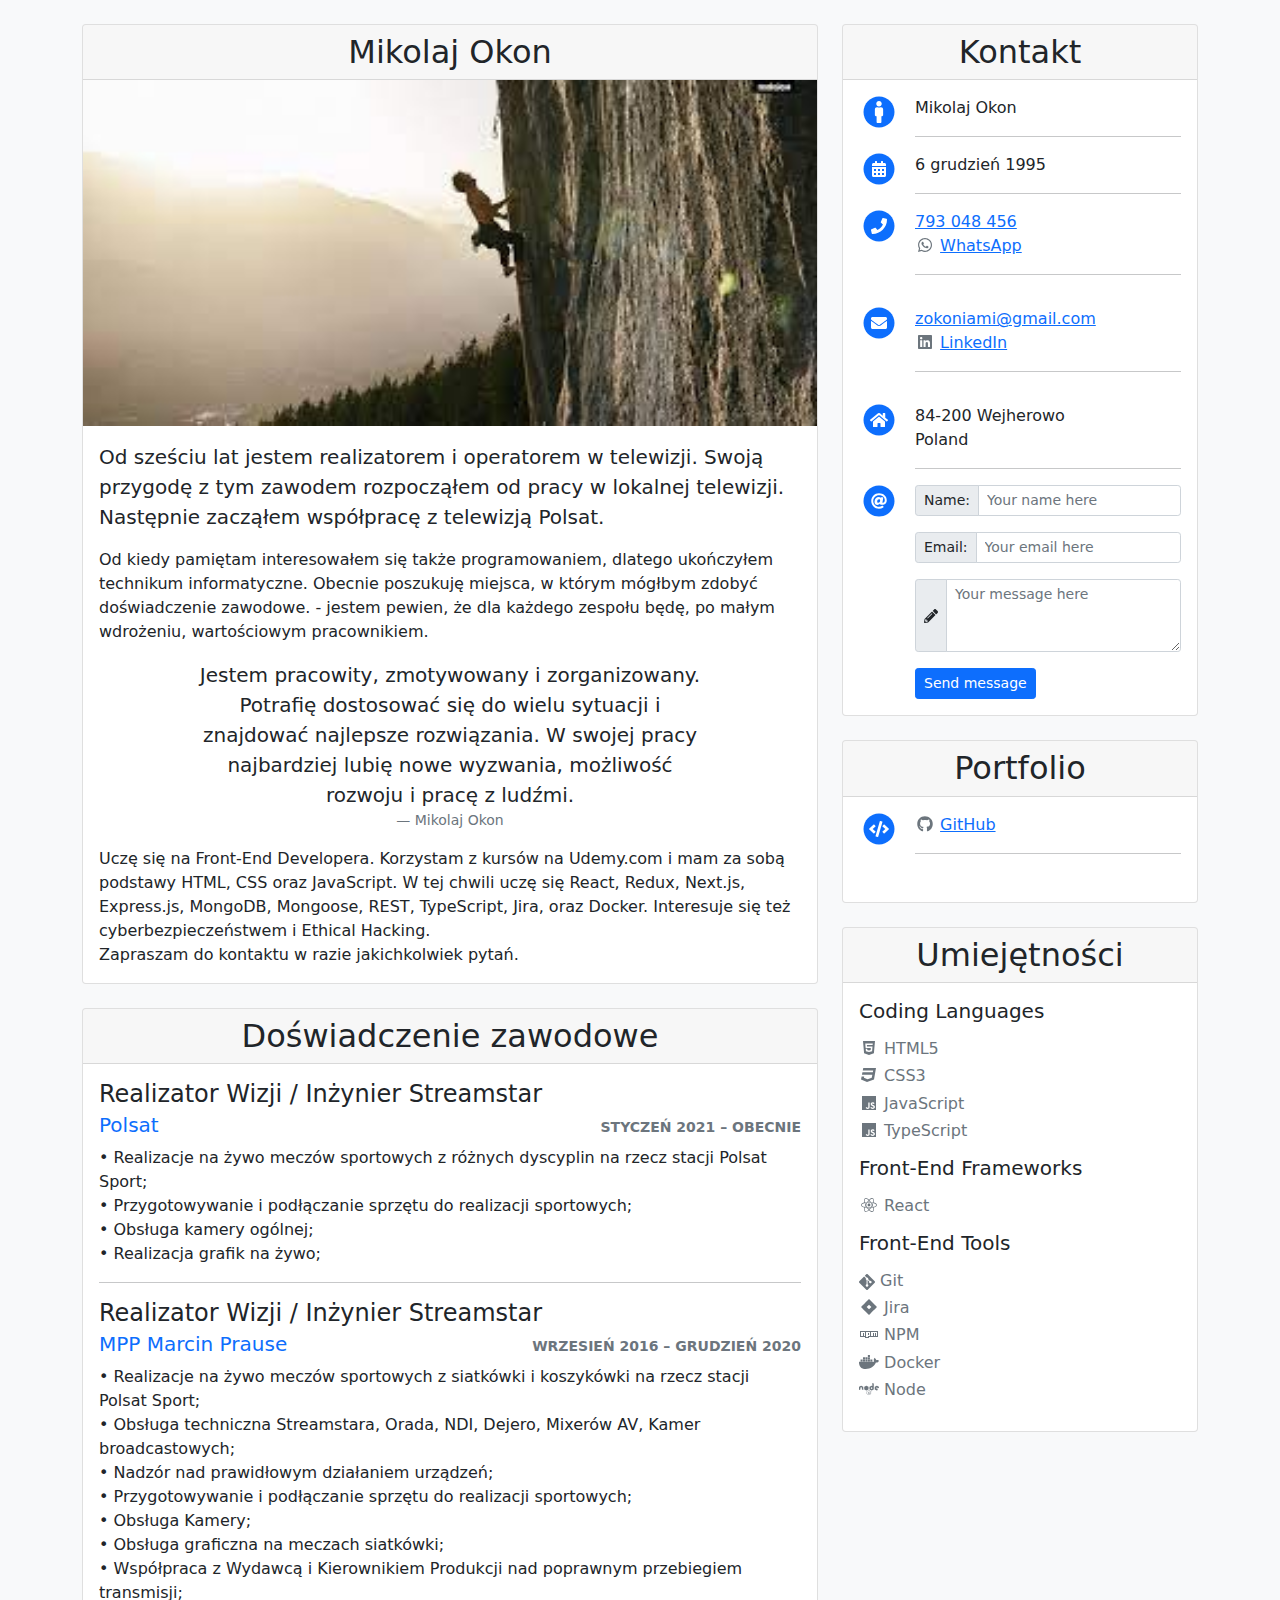
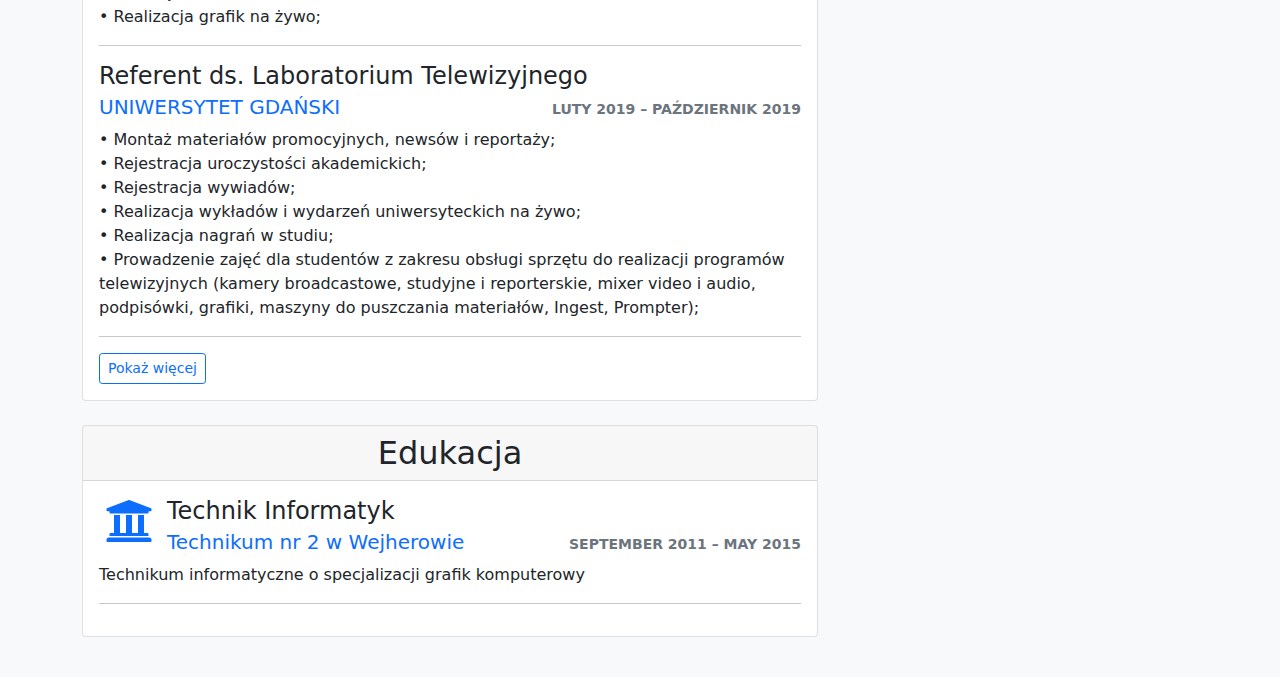
==== commit 19e47291: "almost done" ====
--- a/Finished project/index.html
+++ b/Finished project/index.html
@@ -22,49 +22,47 @@
 								
 								
 								</p>
-							<p class="card-text">Od kiedy pamiętam interesowałem się także programowaniem, dlatego ukończyłem technikum informatyczne. Obecnie poszukuję miejsca, w którym mógłbym odbyć staż - jestem pewien, że dla każdego zespołu będę, po małym wdrożeniu, wartościowym pracownikiem.</p>
+							<p class="card-text">Od kiedy pamiętam interesowałem się także programowaniem, dlatego ukończyłem technikum informatyczne. Obecnie poszukuję miejsca, w którym mógłbym zdobyć doświadczenie zawodowe. - jestem pewien, że dla każdego zespołu będę, po małym wdrożeniu, wartościowym pracownikiem.</p>
 							<figure class="w-75 mx-auto text-center">
 								<blockquote class="blockquote">
 									<p>Jestem pracowity, zmotywowany i zorganizowany. Potrafię dostosować się do wielu sytuacji i znajdować najlepsze rozwiązania. W swojej pracy najbardziej lubię nowe wyzwania, możliwość rozwoju i pracę z ludźmi.</p>
 								</blockquote>
 								<figcaption class="blockquote-footer">Mikolaj Okon</figcaption>
 							</figure>
-							<p class="card-text">Uczę się na Front-End Developera. Korzystam z kursów na Udemy.com i mam za sobą podstawy HTML, CSS oraz JavaScript. W tej chwili uczę się Reacta, Angulara i Vue. 
-								
-								Zapraszam do kontaktu w razie jakichkolwiek pytań.</p>
+							<p class="card-text">Uczę się na Front-End Developera. Korzystam z kursów na Udemy.com i mam za sobą podstawy HTML, CSS oraz JavaScript. W tej chwili uczę się React, Redux, Next.js, Express.js, MongoDB, Mongoose, REST, TypeScript, Jira, oraz Docker. Interesuje się też cyberbezpieczeństwem i Ethical Hacking.
+								
+								<br>Zapraszam do kontaktu w razie jakichkolwiek pytań.</p>
 						</div>
 					</div>
 					<div class="card mb-4">
 						<h2 class="card-header text-center">Doświadczenie zawodowe</h2>
 						<div class="card-body">
 							<div class="d-flex align-items-start mb-2">
-								<!-- <i class=" fa-fw fa-3x text-primary me-2"><svg xmlns="http://www.w3.org/2000/svg" width="16" height="16" fill="currentColor" class="bi bi-brightness-high" viewBox="0 0 16 16">
-  <path d="M8 11a3 3 0 1 1 0-6 3 3 0 0 1 0 6zm0 1a4 4 0 1 0 0-8 4 4 0 0 0 0 8zM8 0a.5.5 0 0 1 .5.5v2a.5.5 0 0 1-1 0v-2A.5.5 0 0 1 8 0zm0 13a.5.5 0 0 1 .5.5v2a.5.5 0 0 1-1 0v-2A.5.5 0 0 1 8 13zm8-5a.5.5 0 0 1-.5.5h-2a.5.5 0 0 1 0-1h2a.5.5 0 0 1 .5.5zM3 8a.5.5 0 0 1-.5.5h-2a.5.5 0 0 1 0-1h2A.5.5 0 0 1 3 8zm10.657-5.657a.5.5 0 0 1 0 .707l-1.414 1.415a.5.5 0 1 1-.707-.708l1.414-1.414a.5.5 0 0 1 .707 0zm-9.193 9.193a.5.5 0 0 1 0 .707L3.05 13.657a.5.5 0 0 1-.707-.707l1.414-1.414a.5.5 0 0 1 .707 0zm9.193 2.121a.5.5 0 0 1-.707 0l-1.414-1.414a.5.5 0 0 1 .707-.707l1.414 1.414a.5.5 0 0 1 0 .707zM4.464 4.465a.5.5 0 0 1-.707 0L2.343 3.05a.5.5 0 1 1 .707-.707l1.414 1.414a.5.5 0 0 1 0 .708z"/>
-</svg></i> -->
-								<div class="flex-grow-1">
-									<h3 class="h4 mb-1">Realizator Wizji / Inzynier Streamstar</h3>
+								
+								<div class="flex-grow-1">
+									<h3 class="h4 mb-1">Realizator Wizji / Inżynier Streamstar</h3>
 									<div class="d-sm-flex justify-content-sm-between align-items-sm-baseline">
 										<h5 class="mb-0"><a href="https://polsatboxgo.pl/wideo/sport" class="text-decoration-none">Polsat</a></h5>
 										<small class="text-uppercase fw-bold text-muted"><time datetime="2021-01">Styczeń 2021</time> &ndash; <time datetime="2022-12">obecnie</time></small>
 									</div>
 								</div>
 							</div>
-							<p class="card-text">Realizacje na żywo meczów sportowych z różnych dyscyplin na rzecz stacji Polsat Sport.
-								Przygotowywanie i podłączanie sprzętu do realizacji sportowych.
-								Obsługa kamery ogólnej.
-								Realizacja grafik na żywo.</p>
+							<p class="card-text">• Realizacje na żywo meczów sportowych z różnych dyscyplin na rzecz stacji Polsat Sport;<br>
+								• Przygotowywanie i podłączanie sprzętu do realizacji sportowych;<br>
+								• Obsługa kamery ogólnej;<br>
+								• Realizacja grafik na żywo;</p>
 							<hr>
 							<div class="d-flex align-items-start mb-2">
 								<!-- <i class="fab fa-apple fa-fw fa-3x text-primary me-2"></i> -->
 								<div class="flex-grow-1">
-									<h3 class="h4 mb-1">Realizator Wizji / Inzynier Streamstar</h3>
+									<h3 class="h4 mb-1">Realizator Wizji / Inżynier Streamstar</h3>
 									<div class="d-sm-flex justify-content-sm-between align-items-sm-baseline">
 										<h5 class="mb-0"><a href="https://prause.pl" class="text-decoration-none">MPP Marcin Prause</a></h5>
 										<small class="text-uppercase fw-bold text-muted"><time datetime="2020-01">Wrzesień 2016</time> &ndash; <time datetime="2020-12">Grudzień 2020</time></small>
 									</div>
 								</div>
 							</div>
-							<p class="card-text">• Realizacje na żywo meczów sportowych z siatkówki i koszykówki na rzecz stacji Polsat Sport. <br>• Obsługa techniczna Streamstara, Orada, NDI, Dejero, Mixerów AV, Kamer broadcastowych, <br>• Nadzór nad prawidłowym działaniem urządzeń. <br>• Przygotowywanie i podłączanie sprzętu do realizacji sportowych. <br>• Obsługa Kamery. <br>• Obsługa graficzna na meczach siatkówki. <br>• Współpraca z Wydawcą i Kierownikiem Produkcji nad poprawnym przebiegiem transmisji. <br>• Realizacja grafik na żywo.</p>
+							<p class="card-text">• Realizacje na żywo meczów sportowych z siatkówki i koszykówki na rzecz stacji Polsat Sport; <br>• Obsługa techniczna Streamstara, Orada, NDI, Dejero, Mixerów AV, Kamer broadcastowych; <br>• Nadzór nad prawidłowym działaniem urządzeń; <br>• Przygotowywanie i podłączanie sprzętu do realizacji sportowych; <br>• Obsługa Kamery; <br>• Obsługa graficzna na meczach siatkówki; <br>• Współpraca z Wydawcą i Kierownikiem Produkcji nad poprawnym przebiegiem transmisji; <br>• Realizacja grafik na żywo;</p>
 							<hr>
 							<div class="d-flex align-items-start mb-2">
 								<!-- <i class="fab fa-dropbox fa-fw fa-3x text-primary me-2"></i> -->
@@ -76,7 +74,7 @@
 									</div>
 								</div>
 							</div>
-							<p class="card-text">• Montaż materiałów promocyjnych, newsów i reportaży. <br>• Rejestracja uroczystości akademickich. <br>• Rejestracja wywiadów. <br>• Realizacja wykładów i wydarzeń uniwersyteckich na żywo. • Realizacja nagrań w studiu. <br>• Prowadzenie zajęć dla studentów z zakresu obsługi sprzętu do realizacji programów telewizyjnych (kamery broadcastowe, studyjne i reporterskie, mixer video i audio, podpisówki, grafiki, maszyny do puszczania materiałów, Ingest, Prompter).</p>
+							<p class="card-text">• Montaż materiałów promocyjnych, newsów i reportaży; <br>• Rejestracja uroczystości akademickich; <br>• Rejestracja wywiadów; <br>• Realizacja wykładów i wydarzeń uniwersyteckich na żywo; <br>• Realizacja nagrań w studiu; <br>• Prowadzenie zajęć dla studentów z zakresu obsługi sprzętu do realizacji programów telewizyjnych (kamery broadcastowe, studyjne i reporterskie, mixer video i audio, podpisówki, grafiki, maszyny do puszczania materiałów, Ingest, Prompter);</p>
 							<hr>
 							<div class="collapse" id="collapse-work">
 								<div class="d-flex align-items-start mb-2">
@@ -89,11 +87,11 @@
 										</div>
 									</div>
 								</div>
-								<p class="card-text">• Tworzenie list emisji oraz nadzór nad emisją TV.  <br>• Montaż i realizacja Prognozy Pogody, Serwisu informacyjnego, itp. <br>• Nagrania w studio i późniejszy montaż. <br>• Realizacja programów na żywo. <br>• Sporadyczne realizacje zdjęć w terenie. <br>• Współpraca z działem reklamy nad montażem reklam zewnętrznych. <br>• Wsparcie montażystów przy montażu. <br>• Nadzór nad jakością i poprawnością emitowanych programów.</p>
+								<p class="card-text">• Tworzenie list emisji oraz nadzór nad emisją TV;  <br>• Montaż i realizacja Prognozy Pogody, Serwisu informacyjnego, itp; <br>• Nagrania w studio i późniejszy montaż; <br>• Realizacja programów na żywo; <br>• Sporadyczne realizacje zdjęć w terenie; <br>• Współpraca z działem reklamy nad montażem reklam zewnętrznych; <br>• Wsparcie montażystów przy montażu; <br>• Nadzór nad jakością i poprawnością emitowanych programów;</p>
 								<hr>
 								
 							</div>
-							<button type="button" class="btn btn-sm btn-outline-primary" data-bs-toggle="collapse" data-bs-target="#collapse-work" aria-expanded="false" aria-controls="collapse-work">Pokaż więcej</button>
+							<button type="button" onclick="myFunction()" id="myBtn" class="btn btn-sm btn-outline-primary" data-bs-toggle="collapse" data-bs-target="#collapse-work" aria-expanded="false" aria-controls="collapse-work">Pokaż więcej</button>
 						</div>
 					</div>
 					<div class="card mb-4">
@@ -104,121 +102,16 @@
 								<div class="flex-grow-1">
 									<h3 class="h4 mb-1">Technik Informatyk</h3>
 									<div class="d-sm-flex justify-content-sm-between align-items-sm-baseline">
-										<h5 class="mb-0"><a href="#0" class="text-decoration-none">Technikum nr 2 w Wejherowie</a></h5> <small class="text-uppercase fw-bold text-muted"><time datetime="2020-01">September 2011</time> &ndash; <time datetime="2020-12">May 2015</time></small>
+										<h5 class="mb-0"><a href="https://pzs3.info" class="text-decoration-none">Technikum nr 2 w Wejherowie</a></h5> <small class="text-uppercase fw-bold text-muted"><time datetime="2020-01">September 2011</time> &ndash; <time datetime="2020-12">May 2015</time></small>
 									</div>
 								</div>
 							</div>
 							<p class="card-text">Technikum informatyczne o specjalizacji grafik komputerowy</p>
 							<hr>
-							<!-- <div class="d-flex align-items-start mb-2">
-								<i class="fas fa-university fa-3x fa-fw text-primary me-2"></i>
-								<div class="flex-grow-1">
-									<h3 class="h4 mb-1">Master in Interaction Design</h3>
-									<div class="d-sm-flex justify-content-sm-between align-items-sm-baseline">
-										<h5 class="mb-0"><a href="#0" class="text-decoration-none">Harvard University</a></h5>
-										<small class="text-uppercase fw-bold text-muted"><time datetime="2020-01">January 2020</time> &ndash; <time datetime="2020-12">December 2020</time></small>
-									</div>
-								</div>
-							</div>
-							<p class="card-text">Lorem ipsum dolor sit amet, consectetur adipiscing elit, sed do eiusmod tempor incididunt ut labore et dolore magna aliqua.</p>
-							<hr>
-							<div class="d-flex align-items-start mb-2">
-								<i class="fas fa-university fa-3x fa-fw text-primary me-2"></i>
-								<div class="flex-grow-1">
-									<h3 class="h4 mb-1">Bachelor in Digital Culture</h3>
-									<div class="d-sm-flex justify-content-sm-between align-items-sm-baseline">
-										<h5 class="mb-0"><a href="#0" class="text-decoration-none">Berkeley University</a></h5>
-										<small class="text-uppercase fw-bold text-muted"><time datetime="2020-01">January 2020</time> &ndash; <time datetime="2020-12">December 2020</time></small>
-									</div>
-								</div>
-							</div>
-							<p class="card-text">Lorem ipsum dolor sit amet, consectetur adipiscing elit, sed do eiusmod tempor incididunt ut labore et dolore magna aliqua.</p>
-							<hr>
-							<div class="collapse" id="collapse-education">
-								<div class="d-flex align-items-start mb-2">
-									<i class="fas fa-graduation-cap fa-3x fa-fw text-primary me-2"></i>
-									<div class="flex-grow-1">
-										<h3 class="h4 mb-1">Information Technology</h3>
-										<div class="d-sm-flex justify-content-sm-between align-items-sm-baseline">
-											<h5 class="mb-0"><a href="#0" class="text-decoration-none">New York College</a></h5>
-											<small class="text-uppercase fw-bold text-muted"><time datetime="2020-01">January 2020</time> &ndash; <time datetime="2020-12">December 2020</time></small>
-										</div>
-									</div>
-								</div>
-								<p class="card-text">Lorem ipsum dolor sit amet, consectetur adipiscing elit, sed do eiusmod tempor incididunt ut labore et dolore magna aliqua.</p>
-								<hr>
-								<div class="d-flex align-items-start mb-2">
-									<i class="fas fa-graduation-cap fa-3x fa-fw text-primary me-2"></i>
-									<div class="flex-grow-1">
-										<h3 class="h4 mb-1">Science and Technology</h3>
-										<div class="d-sm-flex justify-content-sm-between align-items-sm-baseline">
-											<h5 class="mb-0"><a href="#0" class="text-decoration-none">New York High School</a></h5>
-											<small class="text-uppercase fw-bold text-muted"><time datetime="2020-01">January 2020</time> &ndash; <time datetime="2020-12">December 2020</time></small>
-										</div>
-									</div>
-								</div>
-								<p class="card-text">Lorem ipsum dolor sit amet, consectetur adipiscing elit, sed do eiusmod tempor incididunt ut labore et dolore magna aliqua.</p>
-								<hr>
-							</div>
-							<button type="button" class="btn btn-sm btn-outline-primary" data-bs-toggle="collapse" data-bs-target="#collapse-education" aria-expanded="false" aria-controls="collapse-education">Show all</button> -->
-						</div>
-					</div>
-					<!-- <div class="card mb-4">
-						<h2 class="card-header text-center">Testimonials</h2>
-						<div class="card-body">
-							<div id="carousel" class="carousel slide" data-bs-ride="false">
-								<div class="carousel-indicators mb-0">
-									<button type="button" data-bs-target="#carousel" data-bs-slide-to="0" aria-label="Slide 1"  class="active bg-secondary"></button>
-									<button type="button" data-bs-target="#carousel" data-bs-slide-to="1" aria-label="Slide 2" class="bg-secondary"></button>
-									<button type="button" data-bs-target="#carousel" data-bs-slide-to="2" aria-label="Slide 3" class="bg-secondary"></button>
-									<button type="button" data-bs-target="#carousel" data-bs-slide-to="3" aria-label="Slide 4" class="bg-secondary"></button>
-									<button type="button" data-bs-target="#carousel" data-bs-slide-to="4" aria-label="Slide 5" class="bg-secondary"></button>
-								</div>
-								<div class="carousel-inner">
-									<div class="carousel-item active">
-										<figure class="text-center mb-4">
-											<blockquote class="blockquote">
-												<p>Lorem ipsum dolor sit amet, consectetur adipiscing elit. Nullam in ipsum porttitor, tempor risus eget, finibus enim.</p>
-											</blockquote>
-											<figcaption class="blockquote-footer">Mikolaj Okon</figcaption>
-										</figure>
-									</div>
-									<div class="carousel-item">
-										<figure class="text-center mb-4">
-											<blockquote class="blockquote">
-												<p>Lorem ipsum dolor sit amet, consectetur adipiscing elit. Nullam in ipsum porttitor, tempor risus eget, finibus enim. Morbi porta ligula elit, at eleifend tellus tincidunt sit amet. Nunc ex ligula, rutrum vel lorem vel, auctor placerat mi.</p>
-											</blockquote>
-											<figcaption class="blockquote-footer">Mikolaj Okon</figcaption>
-										</figure>
-									</div>
-									<div class="carousel-item">
-										<figure class="text-center mb-4">
-											<blockquote class="blockquote">
-												<p>Lorem ipsum dolor sit amet, consectetur adipiscing elit. Nullam in ipsum porttitor, tempor risus eget, finibus enim. Morbi porta ligula elit, at eleifend tellus tincidunt sit amet. Nunc ex ligula, rutrum vel lorem vel, auctor placerat mi. Duis sed ante ultrices, viverra elit eu, ultricies sem. Donec quis porta sapien. Cras at lacus purus.</p>
-											</blockquote>
-											<figcaption class="blockquote-footer">Mikolaj Okon</figcaption>
-										</figure>
-									</div>
-									<div class="carousel-item">
-										<figure class="text-center mb-4">
-											<blockquote class="blockquote">
-												<p>Lorem ipsum dolor sit amet, consectetur adipiscing elit. Nullam in ipsum porttitor, tempor risus eget, finibus enim. Morbi porta ligula elit, at eleifend tellus tincidunt sit amet. Nunc ex ligula, rutrum vel lorem vel, auctor placerat mi.</p>
-											</blockquote>
-											<figcaption class="blockquote-footer">Mikolaj Okon</figcaption>
-										</figure>
-									</div>
-									<div class="carousel-item">
-										<figure class="text-center mb-4">
-											<blockquote class="blockquote">
-												<p>Lorem ipsum dolor sit amet, consectetur adipiscing elit. Nullam in ipsum porttitor, tempor risus eget, finibus enim.</p>
-											</blockquote>
-											<figcaption class="blockquote-footer">Mikolaj Okon</figcaption>
-										</figure>
-									</div>
-								</div>
-							</div>
-						</div>
-					</div> -->
+							
+						</div>
+					</div>
+			
 				</div>
 				<div class="col-12 col-lg-4">
 					<div class="card mb-4">
@@ -240,7 +133,7 @@
 									<i class="fas fa-calendar-alt text-white" data-fa-transform="shrink-8"></i>
 								</div>
 								<div class="flex-grow-1">
-									<time datetime="1990-01-01">6th of December 1995</time>
+									<time datetime="1995-12-06">6 grudzień 1995</time>
 									<hr>
 								</div>
 							</div>
@@ -250,7 +143,7 @@
 									<i class="fas fa-phone text-white" data-fa-transform="shrink-8"></i>
 								</div>
 								<ul class="flex-grow-1 list-unstyled">
-									<li><a href="tel:+1234567890">793 048 456</a></li>
+									<li><a href="tel:+48793048456">793 048 456</a></li>
 									<!-- <li><i class="fab fa-fw fa-skype text-muted"></i> <a href="#0">Skype_User</a></li> -->
 									<li><i class="fab fa-fw fa-whatsapp text-muted"></i> <a href="https://wa.me/+48793048456">WhatsApp</a></li>
 									<li><hr></li>
@@ -305,7 +198,7 @@
 												<textarea class="form-control" name="message" placeholder="Your message here" aria-label="Your message" aria-describedby="message" rows="3"></textarea>
 											</div>
 										</div>
-										<button type="submit" class="btn btn-sm btn-primary">Send message</button>
+										<button type="submit" onclick="email.send()" class="btn btn-sm btn-primary">Send message</button>
 									</form>
 								</div>
 							</div>
@@ -373,7 +266,7 @@
 								<!-- <div class="progress mb-3">
 									<div class="progress-bar bg-secondary w-75" role="progressbar" aria-valuenow="75" aria-valuemin="0" aria-valuemax="100"></div>
 								</div> -->
-								<h4 class="h6 text-muted"><i class="fab fa-fw fa-sass"></i> Sass</h4>
+								<!-- <h4 class="h6 text-muted"><i class="fab fa-fw fa-sass"></i> Sass</h4> -->
 								<!-- <div class="progress mb-3">
 									<div class="progress-bar bg-secondary w-50" role="progressbar" aria-valuenow="50" aria-valuemin="0" aria-valuemax="100"></div>
 								</div> -->
@@ -383,7 +276,7 @@
 								<!-- <div class="progress mb-3">
 									<div class="progress-bar bg-secondary w-50" role="progressbar" aria-valuenow="50" aria-valuemin="0" aria-valuemax="100"></div>
 								</div> -->
-								<h4 class="h6 text-muted"><i class="fab fa-fw fa-ts"></i> Typescript</h4>
+								<h4 class="h6 text-muted"><i class="fab fa-fw fa-js"></i> TypeScript</h4>
 								<!-- <div class="progress mb-3">
 									<div class="progress-bar bg-secondary w-25" role="progressbar" aria-valuenow="25" aria-valuemin="0" aria-valuemax="100"></div> -->
 							</div>
@@ -455,6 +348,11 @@
 				</div>
 			</div>
 		</div>
+		<p><span id="dots"></span><span id="more"></span></p>
+
+<!-- <button onclick="myFunction()" id="myBtn">Read more</button> -->
 		<script src="js/bootstrap.bundle.min.js"></script>
+		<script src="app.js"></script>
+		<script src="https://smtpjs.com/v3/smtp.js"></script>
 	</body>
 </html>